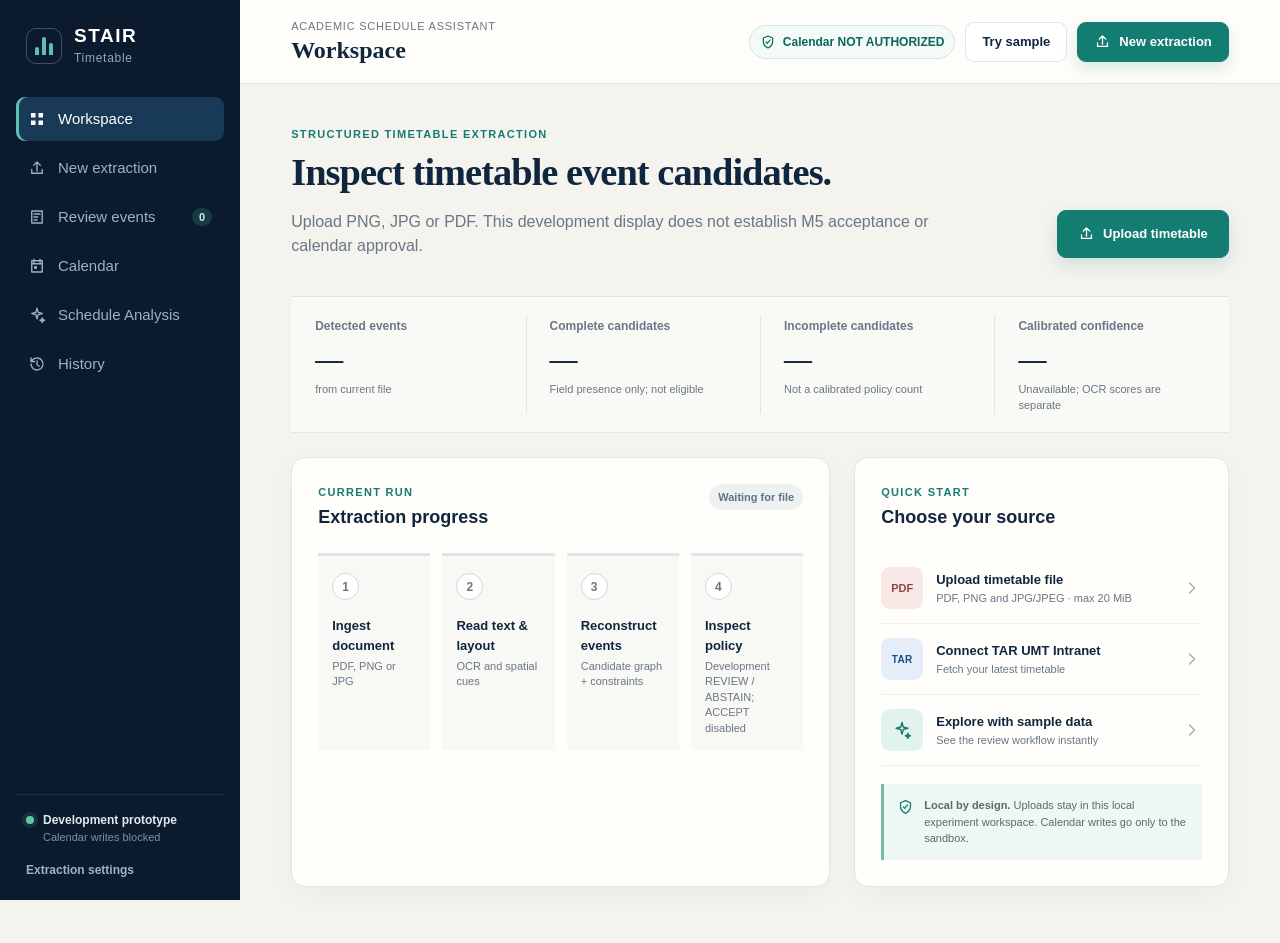
==== frontend/index.html @ 4e56d38b "Integrate complete STAIR-Timetable V1.0 source" ====
<!doctype html>
<html lang="en">

<head>
  <meta charset="utf-8">
  <meta name="viewport" content="width=device-width, initial-scale=1">
  <meta name="theme-color" content="#10263f">
  <title>STAIR Timetable</title>
  <link rel="stylesheet" href="./styles.css">
</head>

<body>
  <svg class="svg-sprite" aria-hidden="true">
    <symbol id="i-grid" viewBox="0 0 24 24">
      <path d="M4 4h6v6H4zM14 4h6v6h-6zM4 14h6v6H4zM14 14h6v6h-6z" />
    </symbol>
    <symbol id="i-upload" viewBox="0 0 24 24">
      <path d="M12 16V4m0 0L7.5 8.5M12 4l4.5 4.5M5 14v5h14v-5" />
    </symbol>
    <symbol id="i-review" viewBox="0 0 24 24">
      <path d="M5 4h14v16H5zM8 8h8M8 12h5M8 16h4" />
    </symbol>
    <symbol id="i-calendar" viewBox="0 0 24 24">
      <path d="M5 5h14v15H5zM8 3v4M16 3v4M5 9h14M9 13h2v2H9z" />
    </symbol>
    <symbol id="i-history" viewBox="0 0 24 24">
      <path d="M4 12a8 8 0 1 0 2.3-5.7L4 8.6M4 4v4.6h4.6M12 8v5l3 2" />
    </symbol>
    <symbol id="i-check" viewBox="0 0 24 24">
      <path d="m5 12 4 4L19 6" />
    </symbol>
    <symbol id="i-close" viewBox="0 0 24 24">
      <path d="m6 6 12 12M18 6 6 18" />
    </symbol>
    <symbol id="i-edit" viewBox="0 0 24 24">
      <path d="m4 20 4.5-1 10-10-3.5-3.5-10 10L4 20ZM13.5 7l3.5 3.5" />
    </symbol>
    <symbol id="i-trash" viewBox="0 0 24 24">
      <path d="M5 7h14M9 7V4h6v3M7 7l1 13h8l1-13M10 11v5M14 11v5" />
    </symbol>
    <symbol id="i-download" viewBox="0 0 24 24">
      <path d="M12 4v11m0 0-4-4m4 4 4-4M5 19h14" />
    </symbol>
    <symbol id="i-file" viewBox="0 0 24 24">
      <path d="M6 3h8l4 4v14H6zM14 3v5h4M9 12h6M9 16h6" />
    </symbol>
    <symbol id="i-shield" viewBox="0 0 24 24">
      <path d="M12 3 5 6v5c0 4.7 2.8 8.1 7 10 4.2-1.9 7-5.3 7-10V6l-7-3Zm-3 9 2 2 4-5" />
    </symbol>
    <symbol id="i-chevron" viewBox="0 0 24 24">
      <path d="m9 6 6 6-6 6" />
    </symbol>
    <symbol id="i-search" viewBox="0 0 24 24">
      <circle cx="10.5" cy="10.5" r="6.5" />
      <path d="m15.5 15.5 4 4" />
    </symbol>
    <symbol id="i-spark" viewBox="0 0 24 24">
      <path
        d="m12 3 1.5 5.5L19 10l-5.5 1.5L12 17l-1.5-5.5L5 10l5.5-1.5L12 3ZM19 16l.7 2.3L22 19l-2.3.7L19 22l-.7-2.3L16 19l2.3-.7L19 16Z" />
    </symbol>
    <symbol id="i-menu" viewBox="0 0 24 24">
      <path d="M4 7h16M4 12h16M4 17h16" />
    </symbol>
  </svg>

  <div class="app-shell">
    <div class="navigation-backdrop" id="navigationBackdrop" aria-hidden="true"></div>
    <aside class="sidebar" id="sidebar" aria-label="Site navigation" tabindex="-1">
      <button class="icon-button mobile-sidebar-close" id="closeMobileMenu" aria-label="Close navigation" type="button"><svg aria-hidden="true"><use href="#i-close" /></svg></button>
      <div class="brand">
        <div class="brand-mark" aria-hidden="true"><span></span><span></span><span></span></div>
        <div><strong>STAIR</strong><small>Timetable</small></div>
      </div>

      <nav class="main-nav" aria-label="Primary navigation">
        <button class="nav-item active" data-view="workspace" aria-current="page"><svg>
            <use href="#i-grid" />
          </svg><span>Workspace</span></button>
        <button class="nav-item" data-view="upload"><svg>
            <use href="#i-upload" />
          </svg><span>New extraction</span></button>
        <button class="nav-item" data-view="review"><svg>
            <use href="#i-review" />
          </svg><span>Review events</span><b id="reviewNavCount">0</b></button>
        <button class="nav-item" data-view="calendar"><svg>
            <use href="#i-calendar" />
          </svg><span>Calendar</span></button>
        <button class="nav-item" data-view="analysis"><svg><use href="#i-spark" /></svg><span>Schedule Analysis</span></button>
        <button class="nav-item" data-view="history"><svg>
            <use href="#i-history" />
          </svg><span>History</span></button>
      </nav>

      <div class="sidebar-footer">
        <div class="system-status"><i></i><span><strong>Development prototype</strong><small>Calendar writes blocked</small></span></div>
        <button class="text-button" id="openSettings" aria-haspopup="dialog" aria-controls="settingsDrawer">Extraction settings</button>
      </div>
    </aside>

    <main class="main-area">
      <header class="topbar">
        <button class="icon-button mobile-menu" id="mobileMenu" aria-label="Open menu" aria-controls="sidebar" aria-expanded="false"><svg>
            <use href="#i-menu" />
          </svg></button>
        <div class="page-heading">
          <p>Academic schedule assistant</p>
          <h1 id="pageTitle" tabindex="-1">Workspace</h1>
        </div>
        <div class="top-actions">
          <span class="safe-pill"><svg>
              <use href="#i-shield" />
            </svg>Calendar NOT AUTHORIZED</span>
          <button class="button secondary" id="loadSampleTop">Try sample</button>
          <button class="button primary" id="newExtractionTop"><svg>
              <use href="#i-upload" />
            </svg>New extraction</button>
        </div>
      </header>

      <section class="view active" id="view-workspace" aria-labelledby="pageTitle">
        <div class="welcome-row">
          <div>
            <p class="eyebrow">Structured timetable extraction</p>
            <h2>Inspect timetable event candidates.</h2>
            <p>Upload PNG, JPG or PDF. This development display does not establish M5 acceptance or calendar approval.</p>
          </div>
          <button class="button primary large" id="workspaceUpload"><svg>
              <use href="#i-upload" />
            </svg>Upload timetable</button>
        </div>

        <div class="metric-strip" aria-label="Workspace summary">
          <div><span>Detected events</span><strong id="metricDetected">—</strong><small>from current file</small></div>
          <div><span>Complete candidates</span><strong id="metricReady">—</strong><small>Field presence only; not eligible</small></div>
          <div><span>Incomplete candidates</span><strong id="metricReview">—</strong><small>Not a calibrated policy count</small></div>
          <div><span>Calibrated confidence</span><strong id="metricConfidence">—</strong><small>Unavailable; OCR scores are separate</small>
          </div>
        </div>

        <div class="workspace-grid">
          <section class="panel activity-panel">
            <div class="panel-heading">
              <div>
                <p class="eyebrow">Current run</p>
                <h3>Extraction progress</h3>
              </div><span class="status-label neutral" id="runStatus">Waiting for file</span>
            </div>
            <ol class="pipeline" id="pipeline">
              <li data-step="ingest"><span>1</span>
                <div><strong>Ingest document</strong><small>PDF, PNG or JPG</small></div><i></i>
              </li>
              <li data-step="extract"><span>2</span>
                <div><strong>Read text & layout</strong><small>OCR and spatial cues</small></div><i></i>
              </li>
              <li data-step="decode"><span>3</span>
                <div><strong>Reconstruct events</strong><small>Candidate graph + constraints</small></div><i></i>
              </li>
              <li data-step="review"><span>4</span>
                <div><strong>Inspect policy</strong><small>Development REVIEW / ABSTAIN; ACCEPT disabled</small></div><i></i>
              </li>
            </ol>
          </section>

          <section class="panel quick-panel">
            <div class="panel-heading">
              <div>
                <p class="eyebrow">Quick start</p>
                <h3>Choose your source</h3>
              </div>
            </div>
            <button class="source-option" data-action="choose-file">
              <span class="source-icon pdf">PDF</span>

              <div>
                <strong>Upload timetable file</strong>
                <small>PDF, PNG and JPG/JPEG · max 20 MiB</small>
              </div>

              <svg>
                <use href="#i-chevron" />
              </svg>
            </button>


            <button class="source-option" id="connectIntranet">
              <span class="source-icon intranet">
                TAR
              </span>

              <div>
                <strong>Connect TAR UMT Intranet</strong>
                <small>Fetch your latest timetable</small>
              </div>

              <svg>
                <use href="#i-chevron" />
              </svg>
            </button>


            <button class="source-option" id="quickSample">
              <span class="source-icon sample">
                <svg>
                  <use href="#i-spark" />
                </svg>
              </span>

              <div>
                <strong>Explore with sample data</strong>
                <small>See the review workflow instantly</small>
              </div>

              <svg>
                <use href="#i-chevron" />
              </svg>
            </button>
            <div class="privacy-note"><svg>
                <use href="#i-shield" />
              </svg>
              <p><strong>Local by design.</strong> Uploads stay in this local experiment workspace. Calendar writes go
                only to the sandbox.</p>
            </div>
          </section>
        </div>
      </section>

      <section class="view" id="view-analysis">
        <div class="section-intro"><div><p class="eyebrow">M7 · DEVELOPMENT</p><h2>Schedule Analysis</h2>
          <p>Observed canonical candidates only. Empty intervals do not establish availability.</p></div></div>
        <div class="analysis-controls">
          <label>Start date <input type="date" id="analysisStart" required></label>
          <label>End date <input type="date" id="analysisEnd" required></label>
          <label>Analysis IANA timezone <input id="analysisZone" placeholder="Explicit timezone" required></label>
          <label>Declared timetable scope <input id="analysisScope" placeholder="Timetable identifier" required></label>
          <label>Cohort (if evidenced) <input id="analysisCohort" placeholder="Optional cohort identifier"></label>
          <button class="button primary" id="analyzeSchedule" type="button">Analyze observed events</button>
        </div>
        <div id="analysisResult" class="analysis-result" aria-live="polite">NOT ASSESSED — select a canonical source and explicit scope.</div>
      </section>

      <section class="view" id="view-upload">
        <div class="section-intro">
          <p class="eyebrow">Step 1 of 3</p>
          <h2>Add your timetable</h2>
          <p>Upload PNG, JPG or PDF to the local backend. OCR and reconstruction may remain incomplete.
          </p>
        </div>
        <div class="upload-layout">
          <section class="upload-zone" id="dropZone" tabindex="0" role="button" aria-label="Upload timetable">
            <div class="upload-illustration"><svg>
                <use href="#i-upload" />
              </svg></div>
            <h3>Drop your timetable here</h3>
            <p>or choose a file from your computer</p>
            <button class="button primary" id="browseButton">Choose file</button>
            <small>PDF, PNG, JPG/JPEG · max 20 MiB</small>
          </section>
          <aside class="upload-tips">
            <label for="extractionPipeline">Extraction pipeline</label>
            <select id="extractionPipeline">
              <option value="evidence">evidence — evidence only</option>
              <option value="B1">B1 — registered OCR + regex</option>
              <option value="B2">B2 — registered template-aware</option>
              <option value="B2H-v1">B2H-v1 — separate hardening variant</option>
            </select>
            <p>Evidence mode produces no baseline events. PDF evidence may use native text; B1/B2/B2H-v1 use OCR. B1/B2 can return zero candidates; B2H-v1 can return partial candidates. OCR is not a complete timetable.</p>
            <label><input id="runP1" type="checkbox" checked> Run constrained P1 development reconstruction</label>
            <label><input id="runLayoutAssociation" type="checkbox" checked> OCR layout association — ocr-layout-m52-v1 (provisional)</label>
            <label><input id="runRuledGridS2a" type="checkbox"> Opt in: word OCR + ruled grid — ocr-ruled-grid-s2a-v1 (application only; evidence pipeline)</label>
            <label><input id="runBlockGridS2b" type="checkbox"> Opt in: colored blocks + two-row clock axis — ocr-block-grid-s2b-v1 (synthetic development; evidence pipeline)</label>
            <p>Uncheck to retain the original m4-development-v1 comparison path. Layout links and partial fields do not grant verification or calendar approval.</p>
            <p class="eyebrow">For better results</p>
            <h3>A clean source helps</h3>
            <ul>
              <li><svg>
                  <use href="#i-check" />
                </svg><span><strong>Use the full timetable</strong><small>Keep day and time headers
                    visible.</small></span></li>
              <li><svg>
                  <use href="#i-check" />
                </svg><span><strong>Avoid heavy compression</strong><small>Text should remain sharp and
                    readable.</small></span></li>
              <li><svg>
                  <use href="#i-check" />
                </svg><span><strong>Review source evidence</strong><small>M5 ACCEPT is disabled. Calendar writes remain blocked.</small></span></li>
            </ul>
            <button class="text-button" id="loadSampleUpload">No file? Try the sample timetable</button>
            <br><br>

            <button class="button secondary full" id="connectIntranetUpload" type="button">
              Connect TAR UMT Intranet
            </button>
          </aside>
        </div>
      </section>

      <section class="view" id="view-review">
        <div class="review-toolbar">
          <div>
            <p class="eyebrow">Step 2 of 3</p>
            <h2>Review extracted events</h2>
            <p id="reviewSubtitle">Upload a timetable to begin.</p>
          </div>
          <div class="review-actions"><button class="button secondary" id="exportJson"><svg>
                <use href="#i-download" />
              </svg>Export JSON</button><button class="button primary" id="reviewToCalendar">Continue to calendar<svg>
                <use href="#i-chevron" />
              </svg></button></div>
        </div>

        <section class="panel review-workflow" aria-labelledby="reviewWorkflowTitle">
          <h3 id="reviewWorkflowTitle">Application review</h3>
          <p id="reviewAuthorization" role="status">Public read-only mode. No trusted operator is enrolled. Application correction is separate from research Gold and calendar approval.</p>
          <div class="review-workflow-actions">
            <label>Current source candidate<select id="reviewPublicCandidate" aria-label="Current source candidate"></select></label>
            <button class="button secondary" id="inspectCanonical" type="button" disabled>Inspect canonical details</button>
            <button class="button secondary" id="loadReviewQueue" type="button">Open authorized queue</button>
            <button class="button secondary" id="ingestReviewSource" type="button" disabled>Queue current source</button>
            <button class="text-button" id="endReviewSession" type="button" disabled>End authorized review session</button>
          </div>
          <p id="reviewWorkflowStatus" role="status" aria-live="polite"></p>
          <div id="reviewQueue" aria-label="Authorized review queue"></div>
          <button class="text-button" id="moreReviewTasks" type="button" hidden>Next queue page</button>
        </section>
        <div class="review-layout empty-state-layout" id="reviewLayout">
          <section class="document-pane">
            <div class="pane-heading">
              <div><span class="file-badge"><svg>
                    <use href="#i-file" />
                  </svg></span><span><strong id="documentName">No document selected</strong><small
                    id="documentMeta">—</small></span></div><button class="text-button"
                id="replaceFile">Replace</button>
            </div>
            <div class="integration-controls">
              <button class="text-button" id="cancelUpload" type="button" disabled>Cancel processing</button>
              <button class="text-button" id="retryUpload" type="button" disabled>Retry current file</button>
              <button class="text-button" id="refreshIntranet" type="button" disabled>Refresh Intranet</button>
              <button class="text-button" id="disconnectIntranet" type="button" disabled>Disconnect Intranet</button>
            </div>
            <p id="processingStatus" role="status" aria-live="polite"></p>
            <progress id="uploadProgress" aria-label="Processing upload (indeterminate)" hidden></progress>
            <div class="document-preview" id="documentPreview">
              <div class="empty-illustration"><svg>
                  <use href="#i-file" />
                </svg>
                <h3>Your source preview appears here</h3>
                <p>Upload a timetable or load the sample.</p>
              </div>
            </div>
            <section id="extractionEvidence" class="evidence-panel" aria-label="Source evidence and pipeline diagnostics"></section>
          </section>

          <section class="events-pane">
            <div class="filter-row">
              <div class="segmented" id="eventFilters"><button class="active" data-filter="all">All <span
                    id="filterAll">0</span></button><button data-filter="accepted">Complete candidates <span
                    id="filterReady">0</span></button><button data-filter="review">Incomplete / review <span
                    id="filterReview">0</span></button></div>
              <label class="search-box"><svg>
                  <use href="#i-search" />
                </svg><input id="eventSearch" type="search" placeholder="Search events"></label>
            </div>
            <div class="bulk-row"><label><input type="checkbox" id="selectAll"><span>Select all visible</span></label>
              <div><button class="text-button positive" id="approveSelected">Mark demo reviewed</button><button
                  class="text-button danger" id="deleteSelected">Delete</button></div>
            </div>
            <p id="reviewBoundary">Read-only candidate inspection. Trusted-host corrections unavailable; M5 ACCEPT disabled.</p>
            <div class="event-list" id="eventList">
              <div class="empty-list">
                <p>No extracted events yet.</p>
              </div>
            </div>
          </section>
        </div>
      </section>

      <section class="view" id="view-calendar">
        <div class="section-intro calendar-intro">
          <div>
            <p class="eyebrow">Step 3 of 3</p>
            <h2>Demo calendar display — NOT AUTHORIZED</h2>
            <p>Legacy READY and Approve labels are display-only. The separate TEST_ONLY workflow requires an approved host. External calendar synchronization remains unavailable.</p>
          </div><span class="sandbox-badge"><svg>
              <use href="#i-shield" />
            </svg>Demo / not authorized</span>
        </div>
        <section class="panel sandbox-workflow" aria-labelledby="sandboxWorkflowTitle" id="sandboxWorkflow">
          <p class="eyebrow">TEST_ONLY · local synthetic calendar</p>
          <h3 id="sandboxWorkflowTitle">Calendar sandbox workflow</h3>
          <p>Separate from uploaded timetables. Only an approved host can supply an operator and synthetic sources. Google Calendar is not connected.</p>
          <p id="sandboxAuthorization" role="status">Public mode — no TEST_ONLY operator enrolled.</p>
          <div class="review-workflow-actions">
            <button class="button secondary" id="connectSandboxHost" type="button">Open approved TEST_ONLY session</button>
            <button class="button secondary" id="endSandboxSession" type="button" disabled>End sandbox session</button>
          </div>
          <label>Synthetic timetable<select id="sandboxFixture" disabled><option value="">Approved host required</option></select></label>
          <button class="button secondary" id="previewSandbox" type="button" disabled>Assess and preview exact local diff</button>
          <div id="sandboxSource" aria-label="Registered synthetic timetable"></div>
          <div id="sandboxPreview" aria-label="Exact local calendar preview"></div>
          <label class="sandbox-confirmation"><input id="sandboxOwnerConfirmation" type="checkbox" disabled> I am the authorized demo owner and approve the displayed target, source revisions and ordered local operations. This approval is TEST_ONLY.</label>
          <div class="review-workflow-actions">
            <button class="button secondary" id="approveSandbox" type="button" disabled>Approve this exact preview</button>
            <button class="button primary" id="executeSandbox" type="button" disabled>Execute approved local operations</button>
            <button class="button secondary" id="revokeSandboxApproval" type="button" disabled>Revoke selected approval</button>
          </div>
          <label>Approved host failure simulation<select id="sandboxFailure" disabled>
            <option value="NONE">Normal local execution</option><option value="TIMEOUT_BEFORE">Timeout before application</option><option value="TIMEOUT_AFTER">Timeout after application</option>
            <option value="FAIL_BEFORE">Confirmed failure before application</option><option value="PARTIAL_FAILURE">Partial batch failure</option><option value="CRASH_AFTER_SUBMIT">Interrupted after durable submission</option>
            <option value="TIMEOUT_AFTER_MISMATCH">Timeout with observed mismatch</option>
          </select></label>
          <p id="sandboxWorkflowStatus" role="status" aria-live="polite">No preview, approval or execution has occurred.</p>
          <div id="sandboxExecution" aria-label="Local execution and recovery results"></div>
          <div class="review-workflow-actions"><button class="button secondary" id="refreshSandboxHistory" type="button" disabled>Refresh local state and journal</button></div>
          <label>Owned recorded approval for recovery<select id="sandboxRecoveryApproval" disabled><option value="">No authorized history loaded</option></select></label>
          <div class="review-workflow-actions">
            <button class="button secondary" id="reconcileSandbox" type="button" disabled>Reconcile selected attempt</button>
            <button class="button secondary" id="replaySandbox" type="button" disabled>Check same approved attempt (idempotent replay)</button>
          </div>
          <div id="sandboxHistory" aria-label="Persistent TEST_ONLY calendar journal"></div>
        </section>
        <div class="calendar-layout">
          <section class="calendar-board">
            <div class="week-heading"><button class="icon-button" id="previousWeek" disabled aria-describedby="calendarScopeNote"
                aria-label="Previous week">‹</button>
              <div><strong>Dated candidate display — completeness unverified</strong><small id="calendarRange" role="status" tabindex="-1">No dated source scope loaded</small></div>
              <button class="icon-button" id="nextWeek" aria-label="Next week" disabled aria-describedby="calendarScopeNote">›</button>
            </div>
            <p id="calendarScopeNote" class="calendar-scope-note">Week navigation is limited to dates in the loaded source. No recurring classes are inferred.</p>
            <p id="calendarUndated" class="calendar-scope-note"></p>
            <div class="week-grid" id="weekGrid" role="region" aria-label="Dated candidate week; scroll horizontally to inspect all days" tabindex="0"></div>
          </section>
          <aside class="sync-panel">
            <p class="eyebrow">Pre-commit check</p>
            <h3>Backend authorization unavailable</h3>
            <div class="sync-count"><strong id="syncReadyCount">0</strong><span>authorized writes (blocked)</span></div>
            <dl>
              <div>
                <dt>Malformed events</dt>
                <dd id="syncMalformed">0</dd>
              </div>
              <div>
                <dt>Duplicates</dt>
                <dd id="syncDuplicates">0</dd>
              </div>
              <div>
                <dt>Sync behaviour</dt>
                <dd>Not connected</dd>
              </div>
            </dl>
            <button class="button primary full" id="syncButton" disabled><svg>
                <use href="#i-calendar" />
              </svg>Writes blocked</button>
            <button class="button secondary full" id="downloadIcs" disabled><svg>
                <use href="#i-download" />
              </svg>Download .ics</button>
            <p class="sync-footnote"><svg>
                <use href="#i-shield" />
              </svg>No personal Google Calendar credentials are used.</p>
          </aside>
        </div>
      </section>

      <section class="view" id="view-history">
        <div class="section-intro">
          <p class="eyebrow">Local activity</p>
          <h2>Demo extraction history</h2>
              <p>This placeholder does not persist extraction history or expose the M6 operation journal.</p>
          <button class="button secondary" id="openCalendarJournal" type="button">Open protected TEST_ONLY calendar journal</button>
        </div>
        <section class="history-table panel">
          <div class="history-head">
            <span>Source</span><span>Result</span><span>Confidence</span><span>Time</span><span></span>
          </div>
          <div id="historyRows">
            <div class="empty-history">No demo extraction history yet. This is not the M6 operation journal.</div>
          </div>
        </section>
      </section>
    </main>
  </div>

  <input id="fileInput" type="file" hidden
    accept=".pdf,.png,.jpg,.jpeg">

  <div class="loading-overlay" id="loadingOverlay" aria-live="polite" aria-hidden="true">
    <div class="loader-card">
      <div class="scan-loader"><span></span></div>
      <p class="eyebrow">STAIR is working</p>
      <h2 id="loadingTitle">Reading your timetable</h2>
      <p id="loadingText">Extracting text and reconstructing event relationships…</p>
      <div class="loading-track"><i id="loadingProgress"></i></div>
    </div>
  </div>

  <div class="drawer-backdrop" id="drawerBackdrop"></div>
  <aside class="drawer" id="editDrawer" aria-hidden="true">
    <div class="drawer-heading">
      <div>
        <p class="eyebrow">Event details</p>
        <h2>Edit event</h2>
      </div><button class="icon-button" id="closeDrawer" aria-label="Close"><svg>
          <use href="#i-close" />
        </svg></button>
    </div>
    <form id="eventForm">
      <input type="hidden" id="editEventId">
      <label><span>Subject</span><input id="editSubject" required></label>
      <div class="form-grid"><label><span>Day</span><select id="editDay">
            <option>monday</option>
            <option>tuesday</option>
            <option>wednesday</option>
            <option>thursday</option>
            <option>friday</option>
            <option>saturday</option>
            <option>sunday</option>
          </select></label><label><span>Date (optional)</span><input id="editDate" placeholder="YYYY-MM-DD"></label>
      </div>
      <div class="form-grid"><label><span>Start time</span><input id="editStart" type="time"
            required></label><label><span>End time</span><input id="editEnd" type="time" required></label></div>
      <div class="form-grid"><label><span>Venue</span><input id="editVenue"></label><label><span>Class type</span><input
            id="editType"></label></div>
      <div class="drawer-actions"><button type="button" class="button secondary" id="cancelEdit">Cancel</button><button
          class="button primary" type="button" disabled title="Authorized corrections are not connected to this website.">Save changes</button></div>
    </form>
  </aside>

  <aside class="drawer settings-drawer" id="settingsDrawer" aria-hidden="true" role="dialog" aria-modal="true" aria-labelledby="settingsTitle" aria-describedby="settingsDescription" tabindex="-1">
    <div class="drawer-heading">
      <div>
        <p class="eyebrow">P1 configuration</p>
        <h2 id="settingsTitle">Extraction settings</h2>
      </div><button class="icon-button" id="closeSettings" aria-label="Close settings"><svg>
          <use href="#i-close" />
        </svg></button>
    </div>
    <div class="settings-content">
      <p id="settingsDescription">Read-only configuration information. Registered algorithm settings cannot be changed here.</p>
      <label class="range-label"><span><strong>Registered acceptance threshold unavailable</strong><b id="thresholdValue">Not configured</b></span><input
          id="thresholdRange" type="range" min="40" max="95" value="70" disabled><small>Inactive legacy control. M5 ACCEPT is disabled; no threshold is registered here.</small></label>
      <div class="setting-note"><svg>
          <use href="#i-shield" />
        </svg>
        <p><strong>Calendar writes remain BLOCKED.</strong> Source validity, review, eligibility and exact approval are separate requirements.</p>
      </div>
      <button class="button primary full" id="saveSettings" disabled>Settings unavailable</button>
    </div>
  </aside>
  <div class="drawer-backdrop" id="reviewBackdrop" aria-hidden="true"></div>
  <aside class="drawer review-drawer" id="reviewDrawer" role="dialog" aria-modal="true" aria-hidden="true" aria-labelledby="reviewDetailsTitle" tabindex="-1">
    <div class="drawer-heading"><div><p class="eyebrow">Application record · not Gold</p><h2 id="reviewDetailsTitle">Candidate details</h2></div><button class="icon-button" id="closeReviewDetails" type="button" aria-label="Close candidate details"><svg aria-hidden="true"><use href="#i-close" /></svg></button></div>
    <p id="reviewTaskStatus" role="status" aria-live="polite"></p>
    <div id="reviewEventDetails"></div>
    <div class="review-workflow-actions" id="reviewTaskActions">
      <button class="button secondary" id="claimReviewTask" type="button" disabled>Assign to me</button>
      <button class="button secondary" id="startReviewTask" type="button" disabled>Start / resume assigned review</button>
      <button class="button secondary" id="reloadReviewTask" type="button" disabled>Refresh task</button>
      <button class="button secondary" id="revalidateReviewTask" type="button" disabled>Revalidate current revision</button>
      <button class="button secondary" id="loadReviewHistory" type="button" disabled>Review history</button>
    </div>
    <form id="reviewCorrectionForm">
      <fieldset id="reviewCorrectionControls" disabled>
        <legend>Source-supported corrections</legend>
        <p>Changes create an application revision. They do not verify Gold, enable ACCEPT, approve a calendar, or establish schedule completeness.</p>
        <label>Field<select id="reviewField"></select></label>
        <label>Field state<select id="reviewFieldState"><option>PRESENT</option><option>MISSING</option><option>SOURCE_ABSENT</option><option>UNRESOLVED</option><option>CONFLICTING</option><option>NOT_APPLICABLE</option></select></label>
        <label>Raw source reading<textarea id="reviewRawValue" maxlength="10000" rows="2"></textarea></label>
        <label id="reviewNormalizedLabel">Normalized value<input id="reviewNormalizedValue" maxlength="10000"></label>
        <small id="reviewValueHint">Use the value supported by the selected source evidence.</small>
        <label>Find source evidence<input id="reviewEvidenceFilter" type="search" placeholder="Search source text or page reference"></label>
        <label>Evidence references (select up to 20)<select id="reviewEvidenceRefs" multiple size="7"></select></label>
        <p id="reviewEvidenceCount"></p>
        <label>Justification / source-reading note<textarea id="reviewJustification" rows="2" maxlength="2000"></textarea></label>
        <label><input id="reviewHumanAssertion" type="checkbox"> I read this value in the original source. Record an explicit human assertion linked to the selected original evidence; it is not original OCR or Gold.</label>
        <details><summary>Conflicting alternatives retained by the correction contract</summary><label>Alternatives as JSON<textarea id="reviewAlternatives" rows="3" maxlength="20000" placeholder="[]"></textarea></label><small>Use existing source-linked raw alternatives and evidence IDs. Conflicting state requires at least two distinct alternatives.</small></details>
        <button class="button secondary" id="addReviewChange" type="button">Add / replace field change</button>
        <div id="reviewPendingChanges" aria-label="Pending field changes"></div>
        <label>Reason for this correction batch<textarea id="reviewCorrectionReason" required maxlength="2000" rows="2"></textarea></label>
        <button class="button primary" id="submitReviewChanges" type="submit">Submit source-supported correction</button>
      </fieldset>
    </form>
    <div id="reviewValidationFeedback" role="status" aria-live="polite"></div>
    <label>Reason for resolving, escalating or closing this application task<textarea id="reviewDispositionReason" maxlength="2000" rows="2" disabled></textarea></label>
    <div class="review-workflow-actions">
      <button class="button secondary" id="resolveReviewTask" type="button" disabled>Resolve application review</button>
      <button class="button secondary" id="escalateReviewTask" type="button" disabled>Escalate</button>
      <button class="button secondary" id="closeReviewTask" type="button" disabled>Close as abstained</button>
    </div>
    <section id="reviewDiagnostics" aria-label="Current revision read-only diagnostics"></section>
    <section id="reviewHistory" aria-label="Authorized correction and audit history"></section>
  </aside>
  <div class="intranet-modal-backdrop" id="intranetModalBackdrop"></div>

  <div class="intranet-modal" id="intranetModal" aria-hidden="true" role="dialog" aria-modal="true" aria-labelledby="intranetTitle" tabindex="-1">

    <div class="intranet-modal-card">

      <div class="intranet-modal-heading">

        <div>
          <p class="eyebrow">TAR UMT Student Intranet</p>
          <h2 id="intranetTitle">Connect your timetable</h2>
          <p>
            Sign in using your TAR UMT Student Intranet account.
            Your password is used only to establish the current
            authenticated session.
          </p>
        </div>

        <button class="icon-button" id="closeIntranetModal" type="button" aria-label="Close">
          <svg>
            <use href="#i-close"></use>
          </svg>
        </button>

      </div>


      <form id="intranetLoginForm">

        <label>
          <span>Student ID</span>

          <input id="intranetStudentId" type="text" autocomplete="username" required
            placeholder="Enter your Student ID">
        </label>


        <label>
          <span>Password</span>

          <input id="intranetPassword" type="password" autocomplete="current-password" required
            placeholder="Enter your password">
        </label>


        <div class="intranet-security-note">

          <svg>
            <use href="#i-shield"></use>
          </svg>

          <p>
            <strong>Session-based connection.</strong>
            STAIR does not save your TAR UMT password
            in the browser or project files.
          </p>

        </div>


        <div class="intranet-login-error" id="intranetLoginError"></div>


        <div class="intranet-modal-actions">

          <button class="button secondary" id="cancelIntranetLogin" type="button">
            Cancel
          </button>

          <button class="button primary" id="intranetLoginButton" type="submit">
            Connect Intranet
          </button>

        </div>

      </form>

    </div>

  </div>
  <div class="toast-region" id="toastRegion" aria-live="polite"></div>
  <script src="./js/upload.js" defer></script>
  <script src="./js/intranet.js" defer></script>
  <script src="./js/analysis.js" defer></script>
  <script src="./js/controls.js" defer></script>
  <script src="./js/review.js" defer></script>
  <script src="./js/sandbox.js" defer></script>
  <script src="./js/app.js" defer></script>
</body>

</html>
---- frontend/styles.css ----
:root {
  --navy-950: #0b1b2d;
  --navy-900: #10263f;
  --navy-800: #183753;
  --ink: #172535;
  --muted: #697787;
  --line: #dfe5e8;
  --line-soft: #edf0f1;
  --paper: #fffefa;
  --canvas: #f4f3ee;
  --white: #ffffff;
  --teal: #147d72;
  --teal-dark: #0d655d;
  --teal-soft: #e2f2ee;
  --amber: #b76b1a;
  --amber-soft: #fff0d9;
  --red: #a53d3d;
  --red-soft: #fbeaea;
  --shadow: 0 18px 44px rgba(16, 38, 63, .09);
  --radius: 14px;
  --sidebar: 240px;
}

* {
  box-sizing: border-box;
}

html {
  min-width: 0;
  background: var(--canvas);
}

body {
  margin: 0;
  color: var(--ink);
  background: var(--canvas);
  font-family: "Segoe UI Variable", "Segoe UI", Arial, sans-serif;
  font-size: 15px;
  line-height: 1.5;
}

button,
input,
select {
  font: inherit;
}

button {
  color: inherit;
}

svg {
  width: 20px;
  height: 20px;
  fill: none;
  stroke: currentColor;
  stroke-width: 1.8;
  stroke-linecap: round;
  stroke-linejoin: round;
}

.svg-sprite {
  position: absolute;
  width: 0;
  height: 0;
  overflow: hidden;
}

.app-shell {
  min-height: 100vh;
}

.sidebar {
  position: fixed;
  inset: 0 auto 0 0;
  z-index: 30;
  width: var(--sidebar);
  display: flex;
  flex-direction: column;
  padding: 24px 16px 18px;
  color: #dbe7ef;
  background: var(--navy-950);
}

.brand {
  display: flex;
  align-items: center;
  gap: 12px;
  padding: 2px 10px 30px;
  color: white;
}

.brand strong {
  display: block;
  font-size: 19px;
  line-height: 1.05;
  letter-spacing: .08em;
}

.brand small {
  display: block;
  margin-top: 3px;
  color: #91a8bb;
  font-size: 12px;
  letter-spacing: .06em;
}

.brand-mark {
  width: 36px;
  height: 36px;
  display: flex;
  align-items: end;
  gap: 3px;
  padding: 8px;
  border: 1px solid rgba(255, 255, 255, .22);
  border-radius: 10px;
}

.brand-mark span {
  flex: 1;
  background: #5bc0b1;
  border-radius: 2px 2px 0 0;
}

.brand-mark span:nth-child(1) {
  height: 45%;
}

.brand-mark span:nth-child(2) {
  height: 100%;
}

.brand-mark span:nth-child(3) {
  height: 70%;
}

.main-nav {
  display: grid;
  gap: 5px;
}

.nav-item {
  width: 100%;
  min-height: 44px;
  display: flex;
  align-items: center;
  gap: 12px;
  padding: 0 12px;
  border: 0;
  border-radius: 9px;
  color: #9eb1c0;
  background: transparent;
  text-align: left;
  cursor: pointer;
  transition: .18s ease;
}

.nav-item:hover {
  color: white;
  background: rgba(255, 255, 255, .06);
}

.nav-item.active {
  color: white;
  background: #183a57;
  box-shadow: inset 3px 0 #5bc0b1;
}

.nav-item svg {
  width: 18px;
  height: 18px;
}

.nav-item:first-child svg {
  fill: currentColor;
  stroke: none;
}

.nav-item b {
  min-width: 20px;
  margin-left: auto;
  padding: 1px 6px;
  border-radius: 10px;
  color: #c8f2ea;
  background: rgba(91, 192, 177, .18);
  font-size: 11px;
  text-align: center;
}

.sidebar-footer {
  margin-top: auto;
  padding: 16px 10px 2px;
  border-top: 1px solid rgba(255, 255, 255, .09);
}

.system-status {
  display: flex;
  gap: 9px;
  align-items: flex-start;
  margin-bottom: 12px;
}

.system-status i {
  width: 8px;
  height: 8px;
  margin-top: 5px;
  border-radius: 50%;
  background: #60c8a9;
  box-shadow: 0 0 0 4px rgba(96, 200, 169, .12);
}

.system-status strong,
.system-status small {
  display: block;
}

.system-status strong {
  color: #dfeaf1;
  font-size: 12px;
}

.system-status small {
  color: #7992a5;
  font-size: 11px;
}

.sidebar .text-button {
  color: #9fb3c2;
  font-size: 12px;
}

.main-area {
  min-height: 100vh;
  margin-left: var(--sidebar);
}

.topbar {
  min-height: 84px;
  display: flex;
  align-items: center;
  gap: 24px;
  padding: 16px clamp(24px, 4vw, 56px);
  border-bottom: 1px solid var(--line);
  background: rgba(255, 254, 250, .94);
}

.page-heading {
  margin-right: auto;
}

.page-heading p {
  margin: 0 0 1px;
  color: var(--muted);
  font-size: 11px;
  letter-spacing: .07em;
  text-transform: uppercase;
}

.page-heading h1 {
  margin: 0;
  color: var(--navy-900);
  font-family: Georgia, "Times New Roman", serif;
  font-size: 24px;
  line-height: 1.2;
  font-weight: 600;
}

.top-actions {
  display: flex;
  align-items: center;
  gap: 10px;
}

.safe-pill,
.sandbox-badge {
  display: inline-flex;
  align-items: center;
  gap: 7px;
  padding: 7px 10px;
  border: 1px solid #cfe5df;
  border-radius: 999px;
  color: var(--teal-dark);
  background: #f3faf8;
  font-size: 12px;
  font-weight: 600;
  white-space: nowrap;
}

.safe-pill svg,
.sandbox-badge svg {
  width: 16px;
  height: 16px;
}

.mobile-menu {
  display: none !important;
}

.view {
  display: none;
  padding: 42px clamp(24px, 4vw, 56px) 56px;
  animation: fadeIn .22s ease;
}

.view.active {
  display: block;
}

@keyframes fadeIn {
  from {
    opacity: 0;
    transform: translateY(4px);
  }

  to {
    opacity: 1;
    transform: none;
  }
}

.eyebrow {
  margin: 0 0 8px;
  color: var(--teal);
  font-size: 11px;
  font-weight: 700;
  letter-spacing: .12em;
  text-transform: uppercase;
}

h2,
h3,
p {
  overflow-wrap: anywhere;
}

h2 {
  margin: 0;
  color: var(--navy-900);
  font-family: Georgia, "Times New Roman", serif;
  font-size: clamp(28px, 3vw, 42px);
  line-height: 1.12;
  font-weight: 600;
  letter-spacing: -.025em;
}

h3 {
  margin: 0;
  color: var(--navy-900);
  font-size: 18px;
}

.button {
  min-height: 40px;
  display: inline-flex;
  align-items: center;
  justify-content: center;
  gap: 8px;
  padding: 0 16px;
  border: 1px solid transparent;
  border-radius: 9px;
  font-weight: 650;
  font-size: 13px;
  cursor: pointer;
  transition: transform .15s ease, background .15s ease, border .15s ease;
}

.button:hover {
  transform: translateY(-1px);
}

.button:disabled {
  opacity: .48;
  cursor: not-allowed;
  transform: none;
}

.button svg {
  width: 17px;
  height: 17px;
}

.button.primary {
  color: white;
  background: var(--teal);
  border-color: var(--teal);
  box-shadow: 0 7px 16px rgba(20, 125, 114, .16);
}

.button.primary:hover {
  background: var(--teal-dark);
}

.button.secondary {
  color: var(--navy-900);
  background: var(--white);
  border-color: var(--line);
}

.button.secondary:hover {
  border-color: #aebac1;
}

.button.large {
  min-height: 48px;
  padding: 0 20px;
}

.button.full {
  width: 100%;
}

.text-button {
  padding: 0;
  border: 0;
  color: var(--teal);
  background: transparent;
  font-weight: 650;
  cursor: pointer;
}

.text-button:hover {
  text-decoration: underline;
}

.text-button.positive {
  color: var(--teal);
}

.text-button.danger {
  color: var(--red);
}

.icon-button {
  width: 38px;
  height: 38px;
  display: inline-grid;
  place-items: center;
  border: 1px solid var(--line);
  border-radius: 9px;
  background: var(--white);
  cursor: pointer;
}

.panel {
  border: 1px solid var(--line);
  border-radius: var(--radius);
  background: var(--paper);
  box-shadow: 0 8px 24px rgba(16, 38, 63, .035);
}

.panel-heading {
  display: flex;
  align-items: flex-start;
  justify-content: space-between;
  gap: 20px;
  margin-bottom: 22px;
}

.panel-heading .eyebrow {
  margin-bottom: 4px;
}

.status-label {
  padding: 5px 9px;
  border-radius: 999px;
  font-size: 11px;
  font-weight: 650;
  white-space: nowrap;
}

.status-label.neutral {
  color: #64727e;
  background: #eef1f2;
}

.status-label.working {
  color: var(--amber);
  background: var(--amber-soft);
}

.status-label.success {
  color: var(--teal-dark);
  background: var(--teal-soft);
}

.welcome-row {
  max-width: 1160px;
  display: flex;
  align-items: end;
  justify-content: space-between;
  gap: 42px;
  margin-bottom: 38px;
}

.welcome-row>div {
  max-width: 760px;
}

.welcome-row>div>p:last-child {
  max-width: 690px;
  margin: 16px 0 0;
  color: var(--muted);
  font-size: 16px;
}

.metric-strip {
  max-width: 1160px;
  display: grid;
  grid-template-columns: repeat(4, 1fr);
  margin-bottom: 24px;
  border-block: 1px solid var(--line);
  background: rgba(255, 255, 255, .46);
}

.metric-strip>div {
  position: relative;
  padding: 20px 24px 18px;
}

.metric-strip>div+div::before {
  content: "";
  position: absolute;
  left: 0;
  top: 18px;
  bottom: 18px;
  width: 1px;
  background: var(--line);
}

.metric-strip span,
.metric-strip small {
  display: block;
  color: var(--muted);
}

.metric-strip span {
  font-size: 12px;
  font-weight: 650;
}

.metric-strip strong {
  display: block;
  margin: 3px 0 1px;
  color: var(--navy-900);
  font-family: Georgia, serif;
  font-size: 28px;
  font-weight: 600;
}

.metric-strip small {
  font-size: 11px;
}

.workspace-grid {
  max-width: 1160px;
  display: grid;
  grid-template-columns: minmax(0, 1.18fr) minmax(320px, .82fr);
  gap: 24px;
}

.activity-panel,
.quick-panel {
  padding: 26px;
}

.pipeline {
  display: grid;
  grid-template-columns: repeat(4, 1fr);
  gap: 12px;
  margin: 0;
  padding: 0;
  list-style: none;
}

.pipeline li {
  position: relative;
  min-height: 142px;
  padding: 17px 14px 14px;
  border-top: 3px solid #dfe5e8;
  background: #f8f8f5;
}

.pipeline li>span {
  width: 27px;
  height: 27px;
  display: grid;
  place-items: center;
  margin-bottom: 16px;
  border: 1px solid #cfd8dd;
  border-radius: 50%;
  color: var(--muted);
  background: white;
  font-size: 12px;
  font-weight: 700;
}

.pipeline li strong,
.pipeline li small {
  display: block;
}

.pipeline li strong {
  margin-bottom: 4px;
  color: var(--navy-900);
  font-size: 13px;
}

.pipeline li small {
  color: var(--muted);
  font-size: 11px;
  line-height: 1.4;
}

.pipeline li.done {
  border-color: var(--teal);
  background: #f1f8f6;
}

.pipeline li.done>span {
  color: white;
  border-color: var(--teal);
  background: var(--teal);
}

.pipeline li.active {
  border-color: var(--amber);
  background: #fff9ee;
}

.pipeline li.active>span {
  color: white;
  border-color: var(--amber);
  background: var(--amber);
}

.source-option {
  width: 100%;
  display: grid;
  grid-template-columns: 42px 1fr 20px;
  gap: 13px;
  align-items: center;
  padding: 14px 0;
  border: 0;
  border-bottom: 1px solid var(--line-soft);
  background: transparent;
  text-align: left;
  cursor: pointer;
}

.source-option:hover strong {
  color: var(--teal);
}

.source-option>svg {
  color: #a3afb7;
}

.source-option strong,
.source-option small {
  display: block;
}

.source-option strong {
  color: var(--navy-900);
  font-size: 13px;
}

.source-option small {
  color: var(--muted);
  font-size: 11px;
}

.source-icon {
  width: 42px;
  height: 42px;
  display: grid;
  place-items: center;
  border-radius: 9px;
  font-size: 11px;
  font-weight: 800;
}

.source-icon.pdf {
  color: #934545;
  background: #f8e9e6;
}

.source-icon.sample {
  color: var(--teal);
  background: var(--teal-soft);
}

.source-icon.intranet {
    color: #174f8a;
    background: #e5eef8;
    font-size: 10px;
    letter-spacing: .04em;
}

.source-icon svg {
  width: 20px;
}

.privacy-note {
  display: flex;
  gap: 10px;
  align-items: flex-start;
  margin-top: 18px;
  padding: 13px;
  color: #536d69;
  background: #eff7f5;
  border-left: 3px solid #75b9ae;
}

.privacy-note svg {
  flex: 0 0 auto;
  width: 17px;
  color: var(--teal);
}

.privacy-note p {
  margin: 0;
  font-size: 11px;
}

.section-intro {
  max-width: 760px;
  margin-bottom: 30px;
}

.section-intro h2 {
  font-size: clamp(30px, 3vw, 38px);
}

.section-intro>p:last-child,
.calendar-intro>div>p:last-child {
  margin: 12px 0 0;
  color: var(--muted);
  font-size: 15px;
}

.upload-layout {
  max-width: 1080px;
  display: grid;
  grid-template-columns: minmax(0, 1.45fr) minmax(290px, .55fr);
  border: 1px solid var(--line);
  border-radius: var(--radius);
  overflow: hidden;
  background: var(--paper);
  box-shadow: var(--shadow);
}

.upload-zone {
  min-height: 450px;
  display: flex;
  flex-direction: column;
  align-items: center;
  justify-content: center;
  padding: 40px;
  outline: none;
  background-image: linear-gradient(#e1e6e7 1px, transparent 1px), linear-gradient(90deg, #e1e6e7 1px, transparent 1px);
  background-size: 22px 22px;
  background-color: #fbfbf8;
  cursor: pointer;
}

.upload-zone::before {
  content: "";
  position: absolute;
}

.upload-zone.dragging {
  box-shadow: inset 0 0 0 3px var(--teal);
  background-color: #f0f8f6;
}

.upload-zone h3 {
  margin-top: 18px;
  font-family: Georgia, serif;
  font-size: 24px;
}

.upload-zone p {
  margin: 5px 0 18px;
  color: var(--muted);
}

.upload-zone>small {
  margin-top: 14px;
  color: #85919a;
  font-size: 11px;
}

.upload-illustration {
  width: 72px;
  height: 72px;
  display: grid;
  place-items: center;
  border: 1px solid #bfd6d2;
  border-radius: 50%;
  color: var(--teal);
  background: white;
  box-shadow: 0 10px 24px rgba(16, 38, 63, .08);
}

.upload-illustration svg {
  width: 28px;
  height: 28px;
}

.upload-tips {
  padding: 42px 32px;
  border-left: 1px solid var(--line);
  background: #f8f7f2;
}

.upload-tips h3 {
  margin-bottom: 24px;
  font-family: Georgia, serif;
  font-size: 23px;
}

.upload-tips ul {
  display: grid;
  gap: 22px;
  margin: 0 0 28px;
  padding: 0;
  list-style: none;
}

.upload-tips li {
  display: flex;
  gap: 11px;
}

.upload-tips li>svg {
  flex: 0 0 auto;
  width: 18px;
  color: var(--teal);
}

.upload-tips strong,
.upload-tips small {
  display: block;
}

.upload-tips strong {
  color: var(--navy-900);
  font-size: 13px;
}

.upload-tips small {
  margin-top: 2px;
  color: var(--muted);
  font-size: 11px;
}

.review-toolbar {
  display: flex;
  justify-content: space-between;
  gap: 28px;
  align-items: end;
  margin-bottom: 24px;
}

.review-toolbar h2 {
  font-size: clamp(29px, 3vw, 38px);
}

.review-toolbar>div:first-child>p:last-child {
  margin: 10px 0 0;
  color: var(--muted);
}

.review-actions {
  display: flex;
  gap: 9px;
}

.review-layout {
  min-height: 620px;
  display: grid;
  grid-template-columns: minmax(0, .72fr) minmax(0, 1.28fr);
  overflow: hidden;
  border: 1px solid var(--line);
  border-radius: var(--radius);
  background: var(--paper);
  box-shadow: var(--shadow);
}

.document-pane {
  min-width: 0;
  display: flex;
  flex-direction: column;
  border-right: 1px solid var(--line);
  background: #f7f6f1;
}

.pane-heading {
  min-height: 72px;
  display: flex;
  align-items: center;
  justify-content: space-between;
  gap: 14px;
  padding: 14px 18px;
  border-bottom: 1px solid var(--line);
  background: var(--paper);
}

.pane-heading>div {
  flex: 1;
  min-width: 0;
  display: flex;
  align-items: center;
  gap: 10px;
}

.pane-heading>div>span:last-child {
  min-width: 0;
}

.pane-heading strong,
.pane-heading small {
  max-width: 250px;
  display: block;
  overflow: hidden;
  text-overflow: ellipsis;
  white-space: nowrap;
}

.pane-heading strong {
  color: var(--navy-900);
  font-size: 12px;
}

.pane-heading small {
  color: var(--muted);
  font-size: 10px;
}

.file-badge {
  width: 37px;
  height: 37px;
  display: grid;
  place-items: center;
  border-radius: 8px;
  color: var(--teal);
  background: var(--teal-soft);
}

.file-badge svg {
  width: 18px;
}

.document-preview {
  min-height: 500px;
  flex: 1;
  overflow: auto;
  padding: 28px;
}

.document-preview pre {
  margin: 0;
  color: #304152;
  font: 12px/1.65 Consolas, "Courier New", monospace;
  white-space: pre-wrap;
}

.empty-illustration {
  min-height: 430px;
  display: flex;
  flex-direction: column;
  align-items: center;
  justify-content: center;
  color: var(--muted);
  text-align: center;
}

.empty-illustration>svg {
  width: 42px;
  height: 42px;
  margin-bottom: 14px;
  color: #a8b4bb;
}

.empty-illustration h3 {
  font-size: 15px;
}

.empty-illustration p {
  margin: 5px 0;
  font-size: 12px;
}

.events-pane {
  min-width: 0;
  background: white;
}

.filter-row {
  min-height: 72px;
  display: flex;
  align-items: center;
  justify-content: space-between;
  gap: 16px;
  padding: 12px 18px;
  border-bottom: 1px solid var(--line);
}

.segmented {
  display: flex;
  gap: 3px;
  padding: 3px;
  border-radius: 8px;
  background: #eef1f2;
}

.segmented button {
  padding: 6px 10px;
  border: 0;
  border-radius: 6px;
  color: var(--muted);
  background: transparent;
  font-size: 11px;
  font-weight: 650;
  cursor: pointer;
}

.segmented button.active {
  color: var(--navy-900);
  background: white;
  box-shadow: 0 1px 5px rgba(16, 38, 63, .08);
}

.segmented span {
  margin-left: 3px;
  color: #83919a;
}

.search-box {
  min-width: 190px;
  display: flex;
  align-items: center;
  gap: 7px;
  padding: 7px 9px;
  border: 1px solid var(--line);
  border-radius: 8px;
}

.search-box svg {
  width: 15px;
  color: #84919a;
}

.search-box input {
  min-width: 0;
  width: 100%;
  border: 0;
  outline: 0;
  color: var(--ink);
  background: transparent;
  font-size: 12px;
}

.bulk-row {
  min-height: 44px;
  display: flex;
  align-items: center;
  justify-content: space-between;
  padding: 8px 18px;
  border-bottom: 1px solid var(--line-soft);
  background: #fafaf8;
}

.bulk-row label {
  display: flex;
  align-items: center;
  gap: 7px;
  color: var(--muted);
  font-size: 11px;
}

.bulk-row>div {
  display: flex;
  gap: 13px;
}

.bulk-row .text-button {
  font-size: 11px;
}

.event-list {
  max-height: 560px;
  overflow: auto;
}

.event-card {
  display: grid;
  grid-template-columns: 28px minmax(0, 1fr) auto;
  gap: 11px;
  padding: 16px 18px;
  border-bottom: 1px solid var(--line-soft);
  transition: background .14s ease;
}

.event-card:hover {
  background: #fbfbf8;
}

.event-card.review {
  box-shadow: inset 3px 0 var(--amber);
  background: #fffbf4;
}

.event-card input[type="checkbox"] {
  width: 15px;
  height: 15px;
  margin-top: 4px;
  accent-color: var(--teal);
}

.event-main {
  min-width: 0;
}

.event-title-row {
  display: flex;
  align-items: center;
  gap: 8px;
  margin-bottom: 8px;
}

.event-title-row strong {
  color: var(--navy-900);
  font-size: 14px;
}

.event-status {
  padding: 3px 7px;
  border-radius: 999px;
  font-size: 9px;
  font-weight: 800;
  letter-spacing: .04em;
  text-transform: uppercase;
}

.event-status.ready {
  color: var(--teal-dark);
  background: var(--teal-soft);
}

.event-status.review {
  color: var(--amber);
  background: var(--amber-soft);
}

.event-facts {
  display: flex;
  flex-wrap: wrap;
  gap: 8px 16px;
  color: var(--muted);
  font-size: 11px;
}

.event-facts span {
  display: inline-flex;
  align-items: center;
  gap: 5px;
}

.event-facts i {
  width: 4px;
  height: 4px;
  border-radius: 50%;
  background: #aeb9bf;
}

.confidence-line {
  display: flex;
  align-items: center;
  gap: 8px;
  margin-top: 10px;
  color: var(--muted);
  font-size: 10px;
}

.confidence-bar {
  width: 90px;
  height: 4px;
  overflow: hidden;
  border-radius: 3px;
  background: #e5e9eb;
}

.confidence-bar i {
  display: block;
  height: 100%;
  background: var(--teal);
}

.event-card.review .confidence-bar i {
  background: var(--amber);
}

.event-menu {
  display: flex;
  gap: 5px;
}

.event-menu button {
  width: 30px;
  height: 30px;
  display: grid;
  place-items: center;
  border: 1px solid var(--line);
  border-radius: 7px;
  color: #63727e;
  background: white;
  cursor: pointer;
}

.event-menu button:hover {
  color: var(--teal);
  border-color: #b7cdc9;
}

.event-menu button:last-child:hover {
  color: var(--red);
  border-color: #e0b8b8;
}

.event-menu svg {
  width: 14px;
  height: 14px;
}

.empty-list {
  padding: 70px 20px;
  color: var(--muted);
  text-align: center;
}

.calendar-intro {
  max-width: 1160px;
  display: flex;
  align-items: end;
  justify-content: space-between;
}

.calendar-intro>div {
  max-width: 760px;
}

.calendar-layout {
  max-width: 1160px;
  display: grid;
  grid-template-columns: minmax(0, 1fr) 300px;
  overflow: hidden;
  border: 1px solid var(--line);
  border-radius: var(--radius);
  background: var(--paper);
  box-shadow: var(--shadow);
}

.calendar-board {
  min-width: 0;
}

.week-heading {
  min-height: 70px;
  display: flex;
  align-items: center;
  justify-content: center;
  gap: 20px;
  padding: 12px;
  border-bottom: 1px solid var(--line);
}

.week-heading>div {
  min-width: 210px;
  text-align: center;
}

.week-heading strong,
.week-heading small {
  display: block;
}

.week-heading strong {
  color: var(--navy-900);
}

.week-heading small {
  color: var(--muted);
  font-size: 11px;
}

.week-heading .icon-button {
  width: 31px;
  height: 31px;
}

.week-grid {
  display: grid;
  grid-template-columns: repeat(7, minmax(100px, 1fr));
  min-height: 480px;
  overflow: auto;
}

.day-column {
  min-width: 100px;
  padding: 0 8px 12px;
  border-right: 1px solid var(--line-soft);
}

.day-column:last-child {
  border-right: 0;
}

.day-heading {
  position: sticky;
  top: 0;
  z-index: 1;
  padding: 13px 4px 10px;
  border-bottom: 1px solid var(--line-soft);
  color: var(--muted);
  background: var(--paper);
  font-size: 10px;
  font-weight: 750;
  letter-spacing: .06em;
  text-align: center;
  text-transform: uppercase;
}

.calendar-event {
  margin-top: 9px;
  padding: 9px;
  border-left: 3px solid var(--teal);
  border-radius: 4px;
  color: #28554f;
  background: #eaf5f2;
}

.calendar-event.review {
  border-color: var(--amber);
  color: #80511d;
  background: #fff3df;
}

.calendar-event strong,
.calendar-event span {
  display: block;
}

.calendar-event strong {
  overflow: hidden;
  font-size: 11px;
  text-overflow: ellipsis;
  white-space: nowrap;
}

.calendar-event span {
  margin-top: 2px;
  font-size: 9px;
}

.day-empty {
  padding-top: 40px;
  color: #a1adb4;
  font-size: 10px;
  text-align: center;
}

.sync-panel {
  padding: 30px 24px;
  border-left: 1px solid var(--line);
  background: #f8f7f2;
}

.sync-panel h3 {
  font-family: Georgia, serif;
  font-size: 23px;
}

.sync-count {
  display: flex;
  align-items: baseline;
  gap: 8px;
  margin: 22px 0;
  padding-bottom: 20px;
  border-bottom: 1px solid var(--line);
}

.sync-count strong {
  color: var(--teal);
  font: 600 40px/1 Georgia, serif;
}

.sync-count span {
  color: var(--muted);
  font-size: 12px;
}

.sync-panel dl {
  margin: 0 0 24px;
}

.sync-panel dl>div {
  display: flex;
  justify-content: space-between;
  gap: 20px;
  padding: 9px 0;
  border-bottom: 1px solid var(--line-soft);
  font-size: 12px;
}

.sync-panel dt {
  color: var(--muted);
}

.sync-panel dd {
  margin: 0;
  color: var(--navy-900);
  font-weight: 700;
}

.sync-panel .button+.button {
  margin-top: 8px;
}

.sync-footnote {
  display: flex;
  gap: 7px;
  align-items: flex-start;
  margin: 16px 0 0;
  color: var(--muted);
  font-size: 10px;
}

.sync-footnote svg {
  flex: 0 0 auto;
  width: 14px;
  color: var(--teal);
}

.history-table {
  max-width: 1050px;
  overflow: hidden;
}

.history-head,
.history-row {
  display: grid;
  grid-template-columns: minmax(220px, 1.4fr) .7fr .6fr .7fr 40px;
  gap: 18px;
  align-items: center;
  padding: 14px 20px;
}

.history-head {
  color: var(--muted);
  background: #f4f5f3;
  font-size: 10px;
  font-weight: 750;
  letter-spacing: .07em;
  text-transform: uppercase;
}

.history-row {
  border-top: 1px solid var(--line-soft);
  font-size: 12px;
}

.history-row strong,
.history-row small {
  display: block;
}

.history-row strong {
  overflow: hidden;
  color: var(--navy-900);
  text-overflow: ellipsis;
  white-space: nowrap;
}

.history-row small {
  color: var(--muted);
}

.history-row button {
  border: 0;
  color: var(--red);
  background: transparent;
  cursor: pointer;
}

.empty-history {
  padding: 60px 20px;
  color: var(--muted);
  text-align: center;
}

.loading-overlay {
  position: fixed;
  inset: 0;
  z-index: 100;
  display: none;
  place-items: center;
  padding: 24px;
  background: rgba(10, 26, 43, .72);
  backdrop-filter: blur(5px);
}

.loading-overlay.visible {
  display: grid;
}

.loader-card {
  width: min(440px, 100%);
  padding: 36px;
  border-radius: 16px;
  background: var(--paper);
  box-shadow: 0 30px 80px rgba(0, 0, 0, .25);
  text-align: center;
}

.loader-card h2 {
  font-size: 28px;
}

.loader-card>p:not(.eyebrow) {
  margin: 10px 0 22px;
  color: var(--muted);
  font-size: 13px;
}

.scan-loader {
  position: relative;
  width: 60px;
  height: 68px;
  margin: 0 auto 22px;
  overflow: hidden;
  border: 2px solid var(--navy-800);
  border-radius: 7px;
  background: repeating-linear-gradient(to bottom, transparent 0 8px, #e7ebeb 8px 10px);
}

.scan-loader span {
  position: absolute;
  inset: 0 5px auto;
  height: 2px;
  background: var(--teal);
  box-shadow: 0 0 8px var(--teal);
  animation: scan 1.4s ease-in-out infinite;
}

@keyframes scan {

  0%,
  100% {
    top: 8px;
  }

  50% {
    top: 56px;
  }
}

.loading-track {
  height: 5px;
  overflow: hidden;
  border-radius: 4px;
  background: #e6e9e9;
}

.loading-track i {
  display: block;
  width: 12%;
  height: 100%;
  background: var(--teal);
  transition: width .4s ease;
}

.drawer-backdrop {
  position: fixed;
  inset: 0;
  z-index: 70;
  visibility: hidden;
  opacity: 0;
  background: rgba(11, 27, 45, .4);
  pointer-events: none;
  transition: opacity .2s ease;
}

.drawer-backdrop.visible {
  pointer-events: auto;
  visibility: visible;
  opacity: 1;
}

.drawer {
  position: fixed;
  inset: 0 0 0 auto;
  z-index: 80;
  width: min(480px, 100%);
  padding: 28px;
  overflow: auto;
  visibility: hidden;
  transform: translateX(100%);
  background: var(--paper);
  box-shadow: -20px 0 50px rgba(16, 38, 63, .16);
  transition: transform .24s ease;
}

.drawer.open {
  visibility: visible;
  transform: none;
}

.drawer-heading {
  display: flex;
  align-items: flex-start;
  justify-content: space-between;
  gap: 20px;
  padding-bottom: 22px;
  border-bottom: 1px solid var(--line);
}

.drawer-heading h2 {
  font-size: 30px;
}

.drawer form {
  display: grid;
  gap: 18px;
  padding-top: 24px;
}

.drawer label>span {
  display: block;
  margin-bottom: 6px;
  color: var(--navy-900);
  font-size: 11px;
  font-weight: 700;
}

.drawer input,
.drawer select {
  width: 100%;
  height: 42px;
  padding: 0 11px;
  border: 1px solid #cfd8dd;
  border-radius: 8px;
  outline: none;
  color: var(--ink);
  background: white;
}

.drawer input:focus,
.drawer select:focus {
  border-color: var(--teal);
  box-shadow: 0 0 0 3px rgba(20, 125, 114, .1);
}

.form-grid {
  display: grid;
  grid-template-columns: 1fr 1fr;
  gap: 13px;
}

.drawer-actions {
  display: flex;
  justify-content: flex-end;
  gap: 8px;
  padding-top: 12px;
}

.settings-content {
  padding-top: 28px;
}

.range-label>span {
  display: flex !important;
  justify-content: space-between;
  align-items: center;
}

.range-label b {
  color: var(--teal);
  font-size: 18px;
}

.range-label input {
  height: auto;
  padding: 0;
  accent-color: var(--teal);
}

.range-label small {
  display: block;
  margin-top: 8px;
  color: var(--muted);
  font-size: 11px;
}

.setting-note {
  display: flex;
  gap: 10px;
  margin: 28px 0;
  padding: 14px;
  border-left: 3px solid var(--teal);
  background: var(--teal-soft);
}

.setting-note svg {
  flex: 0 0 auto;
  width: 17px;
  color: var(--teal);
}

.setting-note p {
  margin: 0;
  color: #496661;
  font-size: 11px;
}

.toast-region {
  position: fixed;
  right: 20px;
  bottom: 20px;
  z-index: 120;
  display: grid;
  gap: 9px;
}

.toast {
  min-width: 270px;
  max-width: 380px;
  display: flex;
  gap: 10px;
  align-items: flex-start;
  padding: 13px 15px;
  border: 1px solid var(--line);
  border-left: 4px solid var(--teal);
  border-radius: 9px;
  background: white;
  box-shadow: var(--shadow);
  animation: toastIn .2s ease;
}

.toast.error {
  border-left-color: var(--red);
}

.toast strong,
.toast span {
  display: block;
}

.toast strong {
  color: var(--navy-900);
  font-size: 12px;
}

.toast span {
  color: var(--muted);
  font-size: 11px;
}

@keyframes toastIn {
  from {
    opacity: 0;
    transform: translateY(8px);
  }
}

@media (max-width: 1060px) {
  :root {
    --sidebar: 210px;
  }

  .safe-pill {
    display: none;
  }

  .workspace-grid {
    grid-template-columns: 1fr;
  }

  .review-layout {
    grid-template-columns: .65fr 1.35fr;
  }

  .pipeline li {
    min-height: 128px;
  }
}

@media (max-width: 820px) {
  .sidebar {
    transform: translateX(-100%);
    transition: transform .22s ease;
  }

  .sidebar.open {
    transform: none;
  }

  .main-area {
    margin-left: 0;
  }

  .mobile-menu {
    display: inline-grid !important;
  }

  .topbar {
    padding: 13px 18px;
  }

  .top-actions .secondary {
    display: none;
  }

  .view {
    padding: 30px 18px 44px;
  }

  .welcome-row {
    align-items: flex-start;
    flex-direction: column;
    gap: 22px;
  }

  .metric-strip {
    grid-template-columns: 1fr 1fr;
  }

  .metric-strip>div:nth-child(3)::before {
    display: none;
  }

  .metric-strip>div:nth-child(n+3) {
    border-top: 1px solid var(--line);
  }

  .upload-layout,
  .review-layout,
  .calendar-layout {
    grid-template-columns: 1fr;
  }

  .upload-tips,
  .sync-panel {
    border-top: 1px solid var(--line);
    border-left: 0;
  }

  .document-pane {
    min-height: 360px;
    border-right: 0;
    border-bottom: 1px solid var(--line);
  }

  .document-preview {
    min-height: 300px;
    max-height: 380px;
  }

  .review-toolbar {
    align-items: flex-start;
    flex-direction: column;
  }

  .calendar-intro {
    align-items: flex-start;
    flex-direction: column;
    gap: 16px;
  }

  .week-grid {
    min-height: 390px;
  }
}

@media (max-width: 560px) {
  .page-heading p {
    display: none;
  }

  .page-heading h1 {
    font-size: 20px;
  }

  .top-actions .button {
    width: 42px;
    padding: 0;
    font-size: 0;
  }

  .top-actions .button svg {
    width: 18px;
  }

  .pipeline {
    grid-template-columns: 1fr 1fr;
  }

  .metric-strip>div {
    padding: 16px;
  }

  .upload-zone {
    min-height: 380px;
    padding: 26px;
  }

  .review-actions {
    width: 100%;
  }

  .review-actions .button {
    flex: 1;
  }

  .filter-row {
    align-items: stretch;
    flex-direction: column;
  }

  .search-box {
    min-width: 0;
  }

  .event-card {
    grid-template-columns: 24px minmax(0, 1fr);
  }

  .event-menu {
    grid-column: 2;
  }

  .week-grid {
    grid-template-columns: repeat(7, 150px);
  }

  .history-head {
    display: none;
  }

  .history-row {
    grid-template-columns: 1fr auto;
  }

  .history-row>span:nth-child(2),
  .history-row>span:nth-child(3),
  .history-row>span:nth-child(4) {
    display: none;
  }

  .form-grid {
    grid-template-columns: 1fr;
  }
}

@media (prefers-reduced-motion: reduce) {

  *,
  *::before,
  *::after {
    scroll-behavior: auto !important;
    animation-duration: .01ms !important;
    animation-iteration-count: 1 !important;
    transition-duration: .01ms !important;
  }

}


  /* =========================================================
    TAR UMT Intranet Login
    ========================================================= */

  .intranet-modal-backdrop {
      position: fixed;
      inset: 0;
      z-index: 130;
      visibility: hidden;
      opacity: 0;
      background: rgba(11, 27, 45, .58);
      backdrop-filter: blur(5px);
      pointer-events: none;
      transition: opacity .2s ease;
  }

  .intranet-modal-backdrop.visible {
      pointer-events: auto;
      visibility: visible;
      opacity: 1;
  }

  .intranet-modal {
      position: fixed;
      inset: 0;
      z-index: 140;
      display: none;
      place-items: center;
      padding: 24px;
  }

  .intranet-modal.open {
      display: grid;
  }

  .intranet-modal-card {
      width: min(500px, 100%);
      padding: 30px;
      border-radius: 16px;
      background: var(--paper);
      box-shadow: 0 30px 90px rgba(0, 0, 0, .28);
  }

  .intranet-modal-heading {
      display: flex;
      align-items: flex-start;
      justify-content: space-between;
      gap: 20px;
      padding-bottom: 22px;
      border-bottom: 1px solid var(--line);
  }

  .intranet-modal-heading h2 {
      font-size: 30px;
  }

  .intranet-modal-heading > div > p:last-child {
      margin: 10px 0 0;
      color: var(--muted);
      font-size: 12px;
      line-height: 1.6;
  }

  #intranetLoginForm {
      display: grid;
      gap: 18px;
      padding-top: 24px;
  }

  #intranetLoginForm label > span {
      display: block;
      margin-bottom: 6px;
      color: var(--navy-900);
      font-size: 11px;
      font-weight: 700;
  }

  #intranetLoginForm input {
      width: 100%;
      height: 44px;
      padding: 0 12px;
      border: 1px solid #cfd8dd;
      border-radius: 8px;
      outline: none;
      color: var(--ink);
      background: white;
  }

  #intranetLoginForm input:focus {
      border-color: var(--teal);
      box-shadow: 0 0 0 3px rgba(20, 125, 114, .1);
  }

  .intranet-security-note {
      display: flex;
      gap: 10px;
      padding: 13px;
      border-left: 3px solid var(--teal);
      background: var(--teal-soft);
  }

  .intranet-security-note svg {
      flex: 0 0 auto;
      width: 18px;
      color: var(--teal);
  }

  .intranet-security-note p {
      margin: 0;
      color: #496661;
      font-size: 11px;
  }

  .intranet-login-error {
      display: none;
      padding: 10px 12px;
      border-radius: 7px;
      color: var(--red);
      background: var(--red-soft);
      font-size: 11px;
  }

  .intranet-login-error.visible {
      display: block;
  }

  .intranet-modal-actions {
      display: flex;
      justify-content: flex-end;
      gap: 9px;
      padding-top: 5px;
  }

/* M5.1 adds evidence inspection without replacing the existing layout. */
.upload-tips select { width: 100%; margin: 8px 0; padding: 8px; }
.integration-controls { display: flex; flex-wrap: wrap; gap: 8px; padding: 10px; }
#processingStatus, #reviewBoundary { padding: 10px; font-size: 12px; }
.evidence-panel { padding: 14px; overflow-wrap: anywhere; }
.evidence-panel pre, .event-card pre { white-space: pre-wrap; max-height: 280px; overflow: auto; font-size: 11px; }
.evidence-entry { margin: 10px 0; padding: 8px; border: 1px solid #dde6e4; }
.evidence-selected { outline: 2px solid #d18116; background: #fff7dc; }
.document-preview iframe { width: 100%; min-height: 360px; border: 0; }
.source-frame { position: relative; line-height: 0; }
.source-frame img { width: 100%; height: auto; display: block; }
.evidence-box { position: absolute; border: 1px solid #c9871b; background: transparent; padding: 0; cursor: pointer; }
.evidence-box.evidence-selected { background: #f6b92944; }
.event-main details { margin: 7px 0; font-size: 12px; }
.event-main .text-button { max-width: 100%; overflow-wrap: anywhere; text-align: left; font-size: 11px; }
.event-card .event-main:only-child { grid-column: 1 / -1; }
.event-menu[hidden] { display: none; }
button:disabled { cursor: not-allowed; opacity: .6; }
.loading-track .indeterminate { width: 30%; animation: m51-progress 1.2s infinite alternate; }
@keyframes m51-progress { from { transform: translateX(0); } to { transform: translateX(200%); } }
@media (prefers-reduced-motion: reduce) { .loading-track .indeterminate { animation: none; } }
.analysis-controls { display:flex; flex-wrap:wrap; gap:16px; margin:24px 0; align-items:end; }
.analysis-controls label { display:flex; flex-direction:column; gap:6px; font-size:13px; }
.analysis-controls input { padding:10px; border:1px solid #d4dce5; border-radius:8px; background:white; }
.analysis-result { background:white; padding:24px; border:1px solid #d4dce5; border-radius:12px; overflow-wrap:anywhere; }
.analysis-result pre { white-space:pre-wrap; max-height:240px; overflow:auto; font-size:12px; }

/* S3a: preserve the existing design while containing narrow-screen content. */
.main-area, .view, .page-heading, .top-actions, .upload-layout, .calendar-layout,
.review-layout, .filter-row, .event-main, .analysis-controls label { min-width: 0; }
.workspace-grid > .panel { min-width: 0; }
.panel-heading { flex-wrap: wrap; gap: 12px; }
.status-label { white-space: normal; overflow-wrap: anywhere; max-width: 100%; }
.page-heading h1, .pane-heading, .event-main, .week-heading, .settings-content,
.upload-tips, .processing-status, .toast, .analysis-controls { overflow-wrap: anywhere; }
.top-actions, .mobile-menu { flex-shrink: 0; }
.filter-row, .segmented, .bulk-row, .review-actions { flex-wrap: wrap; }
.search-box { flex: 1 1 180px; }
.document-preview pre { overflow-wrap: anywhere; }
.pane-heading strong, .pane-heading small { max-width: 100%; }
.pane-heading .text-button, .file-badge { flex-shrink: 0; }
.calendar-scope-note { margin: 10px 18px; color: var(--muted); font-size: 12px; overflow-wrap: anywhere; }
.range-label > span { gap: 12px; flex-wrap: wrap; }
.range-label > span strong { flex: 1 1 160px; }
.week-heading > div { min-width: 0; }
.week-heading .icon-button { flex-shrink: 0; }
.week-grid { max-width: 100%; }
.analysis-controls input { min-width: 0; max-width: 100%; }
.navigation-backdrop { position: fixed; inset: 0; z-index: 29; background: rgba(11, 27, 45, .58); visibility: hidden; opacity: 0; }
.mobile-sidebar-close { display: none; }
.day-heading small { display: block; font-size: 10px; font-weight: normal; }
.review-workflow { padding: 18px; margin: 16px 0; min-width: 0; overflow-wrap: anywhere; }
.review-workflow-actions { display: flex; flex-wrap: wrap; align-items: end; gap: 10px; margin: 14px 0; }
.sandbox-workflow { padding: 24px; margin: 0 0 22px; min-width: 0; overflow-wrap: anywhere; }
.sandbox-workflow label { display: block; margin: 14px 0; font-size: 13px; }
.sandbox-workflow select { display: block; width: 100%; max-width: 100%; margin-top: 7px; padding: 10px; border: 1px solid var(--line); border-radius: 8px; background: var(--paper); }
.sandbox-workflow pre { white-space: pre-wrap; overflow-wrap: anywhere; font-size: 12px; max-width: 100%; }
.sandbox-workflow details { padding: 10px 0; border-bottom: 1px solid var(--line); }
.sandbox-workflow .sandbox-confirmation { display: flex; align-items: flex-start; gap: 10px; }
.sandbox-confirmation input { flex: 0 0 auto; margin-top: 3px; }
.review-workflow label, .review-drawer label { display: grid; gap: 6px; min-width: 0; }
.review-workflow select { max-width: 100%; width: 100%; padding: 8px; }
.review-workflow-actions > label { flex: 1 1 220px; }
.review-drawer { width: min(680px, 100%); overflow-wrap: anywhere; }
.review-drawer textarea, .review-drawer select, .review-drawer input { max-width: 100%; min-width: 0; }
.review-drawer textarea { width: 100%; padding: 9px; border: 1px solid var(--line); border-radius: 8px; font: inherit; }
.review-drawer input[type=checkbox] { width: auto; height: auto; justify-self: start; }
.review-drawer fieldset { min-width: 0; display: grid; gap: 14px; border: 1px solid var(--line); padding: 14px; }
.review-drawer pre { white-space: pre-wrap; overflow-wrap: anywhere; max-height: 260px; overflow: auto; font-size: 11px; }
.review-field-record, .review-history-record { padding: 12px 0; border-bottom: 1px solid var(--line); }
.review-field-record button { max-width: 100%; overflow-wrap: anywhere; text-align: left; }
#reviewEvidenceRefs { height: auto; }
#reviewQueue button { width: 100%; margin: 5px 0; white-space: normal; text-align: left; overflow-wrap: anywhere; }
.review-drawer [aria-busy=true] { opacity: .7; }
:focus-visible { outline: 3px solid #b76b1a; outline-offset: 3px; }
#pageTitle:focus:not(:focus-visible) { outline: none; }
@media (max-width: 820px) {
  .navigation-backdrop.visible { visibility: visible; opacity: 1; left: min(var(--sidebar), calc(100vw - 32px)); }
  .sidebar { max-width: calc(100vw - 32px); overflow-y: auto; }
  .mobile-sidebar-close { display: grid; align-self: flex-end; color: white; background: transparent; border-color: rgba(255, 255, 255, .3); }
  .sidebar .brand { padding-bottom: 20px; }
  .main-area, .view { width: 100%; }
  .drawer { padding: 22px; }
}
@media (max-width: 560px) {
  .topbar { gap: 10px; }
  .page-heading { flex: 1; }
  .page-heading h1 { font-size: 18px; }
  .top-actions { gap: 0; }
  .top-actions .button { flex-shrink: 0; }
  .pipeline li, .source-card, .metric-strip > div { min-width: 0; }
  .review-actions .button { flex: 1 1 110px; }
  .segmented { width: 100%; }
  .segmented button { flex: 1 1 80px; padding: 6px; }
  .bulk-row > div { display: flex; flex-wrap: wrap; gap: 8px; }
  .intranet-modal { padding: 14px; overflow-y: auto; }
  .intranet-modal-card { padding: 20px; max-height: calc(100dvh - 28px); overflow-y: auto; }
  .intranet-modal-heading h2 { font-size: 24px; }
  .intranet-modal-actions { flex-wrap: wrap; }
  .analysis-controls label { width: 100%; }
  .toast { min-width: 0; max-width: 100%; }
  .toast-region { max-width: calc(100vw - 24px); right: 12px; }
}
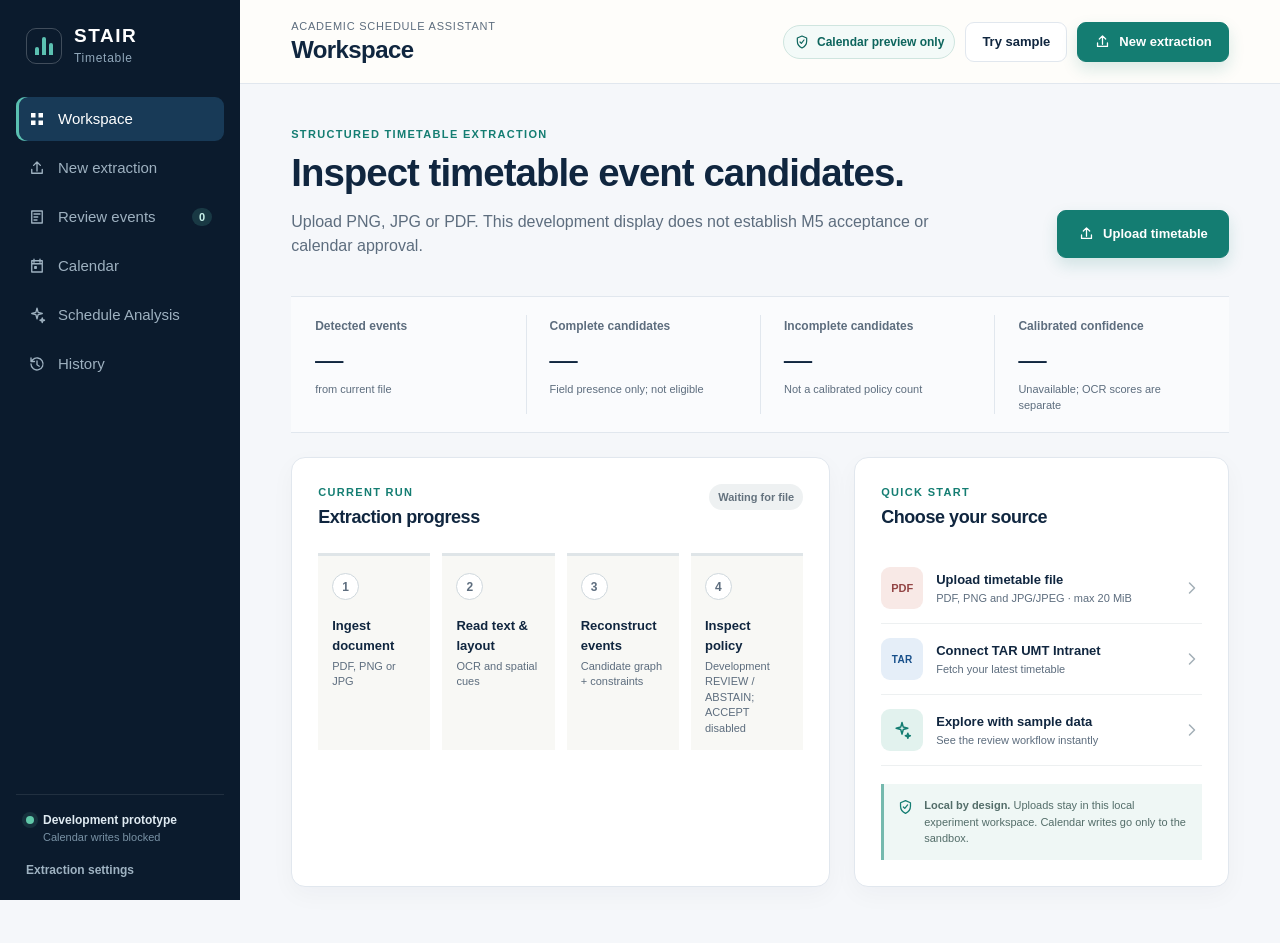
==== commit fb76a823: "Improve STAIR timetable review UI and source inspection" ====
--- a/frontend/index.html
+++ b/frontend/index.html
@@ -109,7 +109,7 @@
         <div class="top-actions">
           <span class="safe-pill"><svg>
               <use href="#i-shield" />
-            </svg>Calendar NOT AUTHORIZED</span>
+            </svg>Calendar preview only</span>
           <button class="button secondary" id="loadSampleTop">Try sample</button>
           <button class="button primary" id="newExtractionTop"><svg>
               <use href="#i-upload" />
@@ -256,6 +256,10 @@
             <small>PDF, PNG, JPG/JPEG · max 20 MiB</small>
           </section>
           <aside class="upload-tips">
+            <h3>Read your timetable</h3>
+            <p>For a colored weekly grid, use the recommended block reader.</p>
+            <label><input id="runBlockGridS2b" type="checkbox"> RT2 Block OCR · Recommended</label>
+            <details class="extraction-advanced"><summary>Advanced extraction settings</summary>
             <label for="extractionPipeline">Extraction pipeline</label>
             <select id="extractionPipeline">
               <option value="evidence">evidence — evidence only</option>
@@ -267,8 +271,8 @@
             <label><input id="runP1" type="checkbox" checked> Run constrained P1 development reconstruction</label>
             <label><input id="runLayoutAssociation" type="checkbox" checked> OCR layout association — ocr-layout-m52-v1 (provisional)</label>
             <label><input id="runRuledGridS2a" type="checkbox"> Opt in: word OCR + ruled grid — ocr-ruled-grid-s2a-v1 (application only; evidence pipeline)</label>
-            <label><input id="runBlockGridS2b" type="checkbox"> Opt in: colored blocks + two-row clock axis — ocr-block-grid-s2b-v1 (synthetic development; evidence pipeline)</label>
-            <p>Uncheck to retain the original m4-development-v1 comparison path. Layout links and partial fields do not grant verification or calendar approval.</p>
+            <p>Select RT2 block OCR above for colored weekly grids, then upload or retry the file. M5.2 alone uses whole-image OCR. Uncheck layout options to retain the original m4-development-v1 comparison path. Layout links and partial fields do not grant verification or calendar approval.</p>
+            </details>
             <p class="eyebrow">For better results</p>
             <h3>A clean source helps</h3>
             <ul>
@@ -298,30 +302,23 @@
         <div class="review-toolbar">
           <div>
             <p class="eyebrow">Step 2 of 3</p>
-            <h2>Review extracted events</h2>
+            <h2>Review your timetable</h2>
             <p id="reviewSubtitle">Upload a timetable to begin.</p>
           </div>
           <div class="review-actions"><button class="button secondary" id="exportJson"><svg>
                 <use href="#i-download" />
-              </svg>Export JSON</button><button class="button primary" id="reviewToCalendar">Continue to calendar<svg>
+              </svg>Export JSON</button><button class="button primary" id="reviewToCalendar">Calendar preview<svg>
                 <use href="#i-chevron" />
               </svg></button></div>
         </div>
 
-        <section class="panel review-workflow" aria-labelledby="reviewWorkflowTitle">
-          <h3 id="reviewWorkflowTitle">Application review</h3>
-          <p id="reviewAuthorization" role="status">Public read-only mode. No trusted operator is enrolled. Application correction is separate from research Gold and calendar approval.</p>
-          <div class="review-workflow-actions">
-            <label>Current source candidate<select id="reviewPublicCandidate" aria-label="Current source candidate"></select></label>
-            <button class="button secondary" id="inspectCanonical" type="button" disabled>Inspect canonical details</button>
-            <button class="button secondary" id="loadReviewQueue" type="button">Open authorized queue</button>
-            <button class="button secondary" id="ingestReviewSource" type="button" disabled>Queue current source</button>
-            <button class="text-button" id="endReviewSession" type="button" disabled>End authorized review session</button>
-          </div>
-          <p id="reviewWorkflowStatus" role="status" aria-live="polite"></p>
-          <div id="reviewQueue" aria-label="Authorized review queue"></div>
-          <button class="text-button" id="moreReviewTasks" type="button" hidden>Next queue page</button>
-        </section>
+        <div class="review-summary" aria-label="Timetable extraction summary">
+          <div><span>Classes found</span><strong id="reviewFound">0</strong></div>
+          <div><span>Field-complete</span><strong id="reviewComplete">0</strong></div>
+          <div><span>Needs review</span><strong id="reviewNeedsReview">0</strong></div>
+          <div><span>Verified records</span><strong id="reviewVerified">0</strong></div>
+        </div>
+        <p class="review-notice">Extracted information still needs your attention. Field completeness is not verification. Calendar sync is unavailable.</p>
         <div class="review-layout empty-state-layout" id="reviewLayout">
           <section class="document-pane">
             <div class="pane-heading">
@@ -347,24 +344,28 @@
                 <p>Upload a timetable or load the sample.</p>
               </div>
             </div>
-            <section id="extractionEvidence" class="evidence-panel" aria-label="Source evidence and pipeline diagnostics"></section>
+            <section id="sourceInspection" class="source-inspection" aria-label="Selected class source inspection" hidden></section>
+            <details class="source-advanced"><summary>Advanced technical details</summary>
+              <section id="extractionEvidence" class="evidence-panel" aria-label="Source evidence and pipeline diagnostics"></section>
+            </details>
           </section>
 
           <section class="events-pane">
             <div class="filter-row">
-              <div class="segmented" id="eventFilters"><button class="active" data-filter="all">All <span
-                    id="filterAll">0</span></button><button data-filter="accepted">Complete candidates <span
-                    id="filterReady">0</span></button><button data-filter="review">Incomplete / review <span
+              <div class="segmented" id="eventFilters"><button class="active" data-filter="all" aria-pressed="true">All classes <span
+                    id="filterAll">0</span></button><button data-filter="accepted" aria-pressed="false">Field-complete <span
+                    id="filterReady">0</span></button><button data-filter="review" aria-pressed="false">Needs review <span
                     id="filterReview">0</span></button></div>
               <label class="search-box"><svg>
                   <use href="#i-search" />
-                </svg><input id="eventSearch" type="search" placeholder="Search events"></label>
-            </div>
-            <div class="bulk-row"><label><input type="checkbox" id="selectAll"><span>Select all visible</span></label>
+                </svg><input id="eventSearch" type="search" placeholder="Course, lecturer or venue" aria-label="Search classes"></label>
+            </div>
+            <div class="review-sort"><span id="visibleClassCount" role="status"></span><label>Sort by <select id="eventSort"><option value="time">Day and time</option><option value="course">Course code</option></select></label></div>
+            <div class="bulk-row" id="demoBulkControls" hidden><label><input type="checkbox" id="selectAll"><span>Select all visible</span></label>
               <div><button class="text-button positive" id="approveSelected">Mark demo reviewed</button><button
                   class="text-button danger" id="deleteSelected">Delete</button></div>
             </div>
-            <p id="reviewBoundary">Read-only candidate inspection. Trusted-host corrections unavailable; M5 ACCEPT disabled.</p>
+            <p id="reviewBoundary">Read-only preview. Corrections require an authorized review session.</p>
             <div class="event-list" id="eventList">
               <div class="empty-list">
                 <p>No extracted events yet.</p>
@@ -372,17 +373,32 @@
             </div>
           </section>
         </div>
+        <details class="panel review-workflow" aria-labelledby="reviewWorkflowTitle">
+          <summary id="reviewWorkflowTitle">Advanced review workspace</summary>
+          <p id="reviewAuthorization" role="status">Public read-only mode. No trusted operator is enrolled. Application correction is separate from research Gold and calendar approval.</p>
+          <div class="review-workflow-actions">
+            <label>Current source candidate<select id="reviewPublicCandidate" aria-label="Current source candidate"></select></label>
+            <button class="button secondary" id="inspectCanonical" type="button" disabled>Inspect canonical details</button>
+            <button class="button secondary" id="loadReviewQueue" type="button">Open authorized queue</button>
+            <button class="button secondary" id="ingestReviewSource" type="button" disabled>Queue current source</button>
+            <button class="text-button" id="endReviewSession" type="button" disabled>End authorized review session</button>
+          </div>
+          <p id="reviewWorkflowStatus" role="status" aria-live="polite"></p>
+          <div id="reviewQueue" aria-label="Authorized review queue"></div>
+          <button class="text-button" id="moreReviewTasks" type="button" hidden>Next queue page</button>
+        </details>
       </section>
 
       <section class="view" id="view-calendar">
+        <details class="calendar-limitations"><summary>Calendar capabilities and limitations</summary><p>Calendar NOT AUTHORIZED. Legacy READY and Approve labels are display-only. The TEST_ONLY workflow requires an approved host. External calendar synchronization remains unavailable.</p></details>
         <div class="section-intro calendar-intro">
           <div>
             <p class="eyebrow">Step 3 of 3</p>
-            <h2>Demo calendar display — NOT AUTHORIZED</h2>
-            <p>Legacy READY and Approve labels are display-only. The separate TEST_ONLY workflow requires an approved host. External calendar synchronization remains unavailable.</p>
+            <h2>Calendar preview</h2>
+            <p>Explore your extracted timetable. This preview does not approve events or sync them to a calendar.</p>
           </div><span class="sandbox-badge"><svg>
               <use href="#i-shield" />
-            </svg>Demo / not authorized</span>
+            </svg>Preview only</span>
         </div>
         <section class="panel sandbox-workflow" aria-labelledby="sandboxWorkflowTitle" id="sandboxWorkflow">
           <p class="eyebrow">TEST_ONLY · local synthetic calendar</p>
@@ -676,6 +692,11 @@
   <script src="./js/review.js" defer></script>
   <script src="./js/sandbox.js" defer></script>
   <script src="./js/app.js" defer></script>
+<dialog id="sourceZoom" class="source-zoom" aria-labelledby="sourceZoomTitle">
+    <header><h2 id="sourceZoomTitle">Original timetable</h2><button id="closeSourceZoom" type="button" class="button secondary">Close</button></header>
+    <label>Zoom <input id="sourceZoomScale" type="range" min="100" max="300" value="100" step="25"></label>
+    <div id="sourceZoomContent"></div>
+  </dialog>
 </body>
 
 </html>
--- a/frontend/styles.css
+++ b/frontend/styles.css
@@ -2213,3 +2213,100 @@
   .toast { min-width: 0; max-width: 100%; }
   .toast-region { max-width: calc(100vw - 24px); right: 12px; }
 }
+
+/* Student review UI: presentation only; backend decisions remain authoritative. */
+:root { --canvas:#f5f7fa; --paper:#fff; --line:#e1e7ee; --muted:#5d6d7e; --shadow:0 8px 28px rgba(16,38,63,.045); }
+h1,h2,h3 { font-family:"Segoe UI Variable","Segoe UI",Arial,sans-serif; letter-spacing:-.025em; }
+.review-toolbar { margin-bottom:22px; align-items:center; }
+.review-toolbar h2 { font-size:clamp(25px,2.6vw,36px); font-weight:700; margin:0; }
+.review-toolbar .eyebrow { margin-bottom:8px; }
+.review-actions { flex-wrap:wrap; }
+.review-summary { display:grid; grid-template-columns:repeat(4,minmax(0,1fr)); border:1px solid var(--line); border-radius:14px; background:white; margin-bottom:14px; }
+.review-summary>div { padding:18px 24px; display:flex; flex-direction:column; gap:4px; }
+.review-summary>div+div { border-left:1px solid var(--line); }
+.review-summary span { font-size:12px; color:var(--muted); }
+.review-summary strong { font-size:28px; line-height:1.2; font-weight:650; color:var(--navy-900); }
+.review-notice { font-size:12px; color:var(--muted); margin:0 0 24px; }
+.review-layout { grid-template-columns:minmax(280px,.78fr) minmax(0,1.22fr); gap:24px; border:0; box-shadow:none; background:transparent; overflow:visible; min-height:0; align-items:start; }
+.document-pane { border:1px solid var(--line); border-radius:14px; background:white; overflow:hidden; }
+.events-pane { border:0; background:transparent; }
+.pane-heading { min-height:64px; padding:14px 18px; }
+.pane-heading strong { font-size:13px; }
+.pane-heading small { font-size:11px; }
+.document-preview { min-height:0; flex:none; padding:18px; background:#f8fafc; }
+.document-preview .empty-illustration { min-height:230px; }
+.source-expand { margin:14px 0 0; width:100%; justify-content:center; font-size:12px; }
+.source-frame { border-radius:4px; overflow:hidden; }
+.evidence-box { border:1.5px solid #17887a; background:#1488790a; min-height:0; border-radius:2px; }
+.evidence-box.evidence-selected { border:2px solid #d47e16; background:#f1ad3930; }
+.integration-controls { padding:10px 18px; gap:12px; border-bottom:1px solid var(--line-soft); }
+.integration-controls .text-button { font-size:11px; }
+#processingStatus { margin:0; padding:10px 18px; color:var(--muted); font-size:11px; }
+#reviewBoundary { font-size:11px; color:var(--muted); padding:0; margin:0 0 12px; }
+.filter-row { padding:0; display:flex; flex-wrap:wrap; gap:12px; border:0; min-height:0; margin-bottom:14px; }
+.segmented { padding:4px; background:#eaf0f4; }
+.segmented button { min-height:36px; font-size:12px; padding:8px 10px; color:#42546a; white-space:nowrap; }
+.segmented button.active { color:var(--teal-dark); }
+.search-box { flex:1 1 200px; background:white; min-height:42px; }
+.search-box input { font-size:13px; }
+.review-sort { display:flex; flex-wrap:wrap; align-items:center; justify-content:space-between; gap:8px; margin-bottom:12px; color:var(--muted); font-size:12px; }
+.review-sort label { display:flex; align-items:center; gap:8px; }
+.review-sort select { padding:6px 9px; border:1px solid var(--line); background:white; border-radius:7px; color:var(--ink); font-size:12px; }
+.event-list { max-height:none; overflow:visible; display:grid; gap:12px; }
+.event-card.class-card { display:block; padding:20px 22px; border:1px solid var(--line); border-radius:12px; background:white; box-shadow:0 2px 5px #10263f03; cursor:pointer; }
+.event-card.class-card:hover { border-color:#9fbcb9; background:white; }
+.event-card.class-card.is-selected { border-color:var(--teal); box-shadow:0 0 0 2px #147d7218; }
+.class-heading { display:flex; flex-wrap:wrap; align-items:center; gap:10px; margin-bottom:8px; }
+.class-heading strong { font-size:17px; letter-spacing:.015em; color:var(--navy-900); }
+.class-type { font-size:12px; color:var(--muted); border-left:1px solid var(--line); padding-left:10px; }
+.class-card .class-date { font-size:13px; margin:0 0 2px; color:var(--muted); }
+.class-card .class-time { font-size:16px; font-weight:600; margin:0 0 12px; color:var(--navy-900); }
+.class-details { display:flex; flex-wrap:wrap; gap:5px 18px; font-size:12px; color:#42546a; }
+.class-details .uncertain-field { flex-basis:100%; color:#865719; }
+.class-footer { display:flex; flex-wrap:wrap; align-items:center; gap:8px 14px; margin-top:15px; }
+.class-status { font-size:11px; color:#25695f; font-weight:600; }
+.class-status:before { content:''; display:inline-block; width:6px; height:6px; border-radius:50%; margin-right:6px; background:currentColor; }
+.class-status.needs-review { color:#895c1a; }
+.verification-note { font-size:11px; color:var(--muted); }
+.class-footer .text-button { margin-left:auto; font-size:12px; min-height:30px; }
+.class-technical { border-top:1px solid var(--line-soft); padding-top:10px; margin:10px 0 0!important; cursor:auto; }
+.class-technical>summary { color:var(--muted); font-size:11px; }
+summary { cursor:pointer; border-radius:4px; }
+.class-card pre,.evidence-panel pre,.source-inspection pre { white-space:pre-wrap; overflow-wrap:anywhere; word-break:break-word; font:11px/1.6 Consolas,monospace; padding:12px; border-radius:6px; background:#f4f7fa; max-height:260px; overflow:auto; }
+.source-advanced,.source-inspection { padding:16px 18px; border-top:1px solid var(--line); }
+.source-advanced>summary { font-size:12px; color:var(--muted); }
+.source-inspection h3 { font-size:18px; margin:12px 0 6px; }
+.inspection-note { color:var(--muted); font-size:12px; }
+.source-inspection canvas { display:block; max-width:100%; height:auto; margin:16px auto; border-radius:6px; }
+.source-inspection details { font-size:12px; margin:12px 0; }
+.reference-row { display:flex; align-items:center; flex-wrap:wrap; gap:10px; margin:8px 0; }
+.reference-row code { font-size:11px; overflow-wrap:anywhere; }
+.reference-row button { font-size:11px; }
+.compact-evidence { border-bottom:1px solid var(--line-soft); padding:6px 0; }
+.review-workflow { margin-top:24px; background:white; box-shadow:none; }
+.review-workflow>summary { font-size:13px; font-weight:600; }
+.review-workflow>p { color:var(--muted); font-size:12px; }
+.extraction-advanced { padding:14px 0; margin:12px 0; border-top:1px solid var(--line); }
+.extraction-advanced>summary { font-weight:600; font-size:13px; margin-bottom:12px; }
+.extraction-advanced label { display:block; margin:10px 0; }
+.extraction-advanced p { font-size:12px; }
+#runBlockGridS2b { accent-color:var(--teal); }
+.source-zoom { width:min(1200px,94vw); max-width:94vw; padding:22px; border:1px solid var(--line); border-radius:16px; color:var(--ink); }
+.source-zoom::backdrop { background:#0b1b2da6; }
+.source-zoom header { display:flex; align-items:center; justify-content:space-between; gap:12px; }
+.source-zoom h2 { font-size:20px; margin:0; }
+.source-zoom label { display:flex; align-items:center; gap:14px; margin:18px 0; }
+#sourceZoomContent { max-height:70vh; overflow:auto; background:#f5f7fa; }
+#sourceZoomContent img { display:block; max-width:none; height:auto; }
+[hidden] { display:none!important; }
+:focus-visible { outline:3px solid #147d72; outline-offset:3px; }
+.search-box:focus-within { outline:2px solid #147d72; outline-offset:2px; }
+@media(min-width:1200px) { .document-pane { position:sticky; top:24px; } }
+@media(max-width:1100px) { .review-layout { grid-template-columns:minmax(250px,.7fr) minmax(0,1.3fr); gap:16px; } .class-footer { gap:8px; } }
+@media(max-width:820px) { .review-toolbar { align-items:start; } .review-summary>div { padding:14px; } .review-layout { grid-template-columns:1fr; } .document-pane { position:static; } .document-preview { padding:14px; } .review-toolbar .review-actions { margin-top:12px; } }
+@media(max-width:560px) { .review-toolbar { display:block; } .review-summary { grid-template-columns:repeat(2,minmax(0,1fr)); } .review-summary>div:nth-child(3) { border-left:0; } .review-summary>div:nth-child(n+3) { border-top:1px solid var(--line); } .review-summary strong { font-size:24px; } .review-notice { line-height:1.6; } .event-card.class-card { padding:16px; } .class-heading strong { font-size:16px; } .class-footer .text-button { margin-left:0; } .segmented { width:100%; } .segmented button { flex:1; padding:8px 5px; font-size:11px; } .search-box { flex-basis:100%; } .source-zoom { padding:14px; } }
+
+.topbar h1,.section-intro h2,.hero h2,.upload-intro h2 { font-family:"Segoe UI Variable","Segoe UI",Arial,sans-serif; }
+.calendar-limitations { padding:12px 16px; margin-bottom:20px; border:1px solid var(--line); border-radius:10px; color:var(--muted); font-size:12px; background:white; }
+.class-card .event-main { min-width:0; overflow-wrap:anywhere; }
+@media(max-width:820px) { .review-layout .events-pane { order:1; } .review-layout .document-pane { order:2; } }
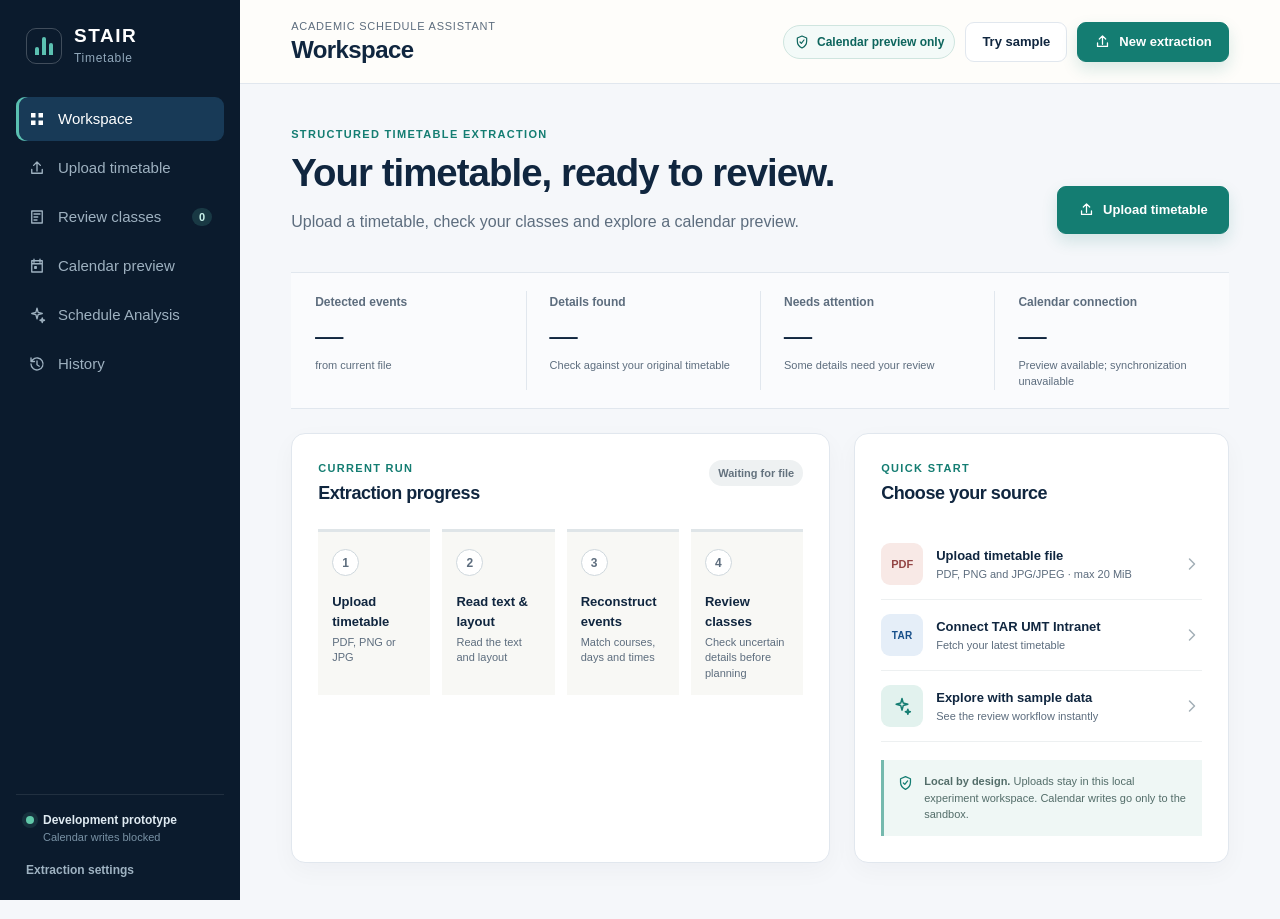
==== commit 9ddf8972: "Complete student workflow with manual readers and saved-review recovery Add the student class editor" ====
--- a/frontend/index.html
+++ b/frontend/index.html
@@ -78,13 +78,13 @@
           </svg><span>Workspace</span></button>
         <button class="nav-item" data-view="upload"><svg>
             <use href="#i-upload" />
-          </svg><span>New extraction</span></button>
+          </svg><span>Upload timetable</span></button>
         <button class="nav-item" data-view="review"><svg>
             <use href="#i-review" />
-          </svg><span>Review events</span><b id="reviewNavCount">0</b></button>
+          </svg><span>Review classes</span><b id="reviewNavCount">0</b></button>
         <button class="nav-item" data-view="calendar"><svg>
             <use href="#i-calendar" />
-          </svg><span>Calendar</span></button>
+          </svg><span>Calendar preview</span></button>
         <button class="nav-item" data-view="analysis"><svg><use href="#i-spark" /></svg><span>Schedule Analysis</span></button>
         <button class="nav-item" data-view="history"><svg>
             <use href="#i-history" />
@@ -121,8 +121,8 @@
         <div class="welcome-row">
           <div>
             <p class="eyebrow">Structured timetable extraction</p>
-            <h2>Inspect timetable event candidates.</h2>
-            <p>Upload PNG, JPG or PDF. This development display does not establish M5 acceptance or calendar approval.</p>
+            <h2>Your timetable, ready to review.</h2>
+            <p>Upload a timetable, check your classes and explore a calendar preview.</p>
           </div>
           <button class="button primary large" id="workspaceUpload"><svg>
               <use href="#i-upload" />
@@ -131,9 +131,9 @@
 
         <div class="metric-strip" aria-label="Workspace summary">
           <div><span>Detected events</span><strong id="metricDetected">—</strong><small>from current file</small></div>
-          <div><span>Complete candidates</span><strong id="metricReady">—</strong><small>Field presence only; not eligible</small></div>
-          <div><span>Incomplete candidates</span><strong id="metricReview">—</strong><small>Not a calibrated policy count</small></div>
-          <div><span>Calibrated confidence</span><strong id="metricConfidence">—</strong><small>Unavailable; OCR scores are separate</small>
+          <div><span>Details found</span><strong id="metricReady">—</strong><small>Check against your original timetable</small></div>
+          <div><span>Needs attention</span><strong id="metricReview">—</strong><small>Some details need your review</small></div>
+          <div><span>Calendar connection</span><strong id="metricConfidence">—</strong><small>Preview available; synchronization unavailable</small>
           </div>
         </div>
 
@@ -147,16 +147,16 @@
             </div>
             <ol class="pipeline" id="pipeline">
               <li data-step="ingest"><span>1</span>
-                <div><strong>Ingest document</strong><small>PDF, PNG or JPG</small></div><i></i>
+                <div><strong>Upload timetable</strong><small>PDF, PNG or JPG</small></div><i></i>
               </li>
               <li data-step="extract"><span>2</span>
-                <div><strong>Read text & layout</strong><small>OCR and spatial cues</small></div><i></i>
+                <div><strong>Read text & layout</strong><small>Read the text and layout</small></div><i></i>
               </li>
               <li data-step="decode"><span>3</span>
-                <div><strong>Reconstruct events</strong><small>Candidate graph + constraints</small></div><i></i>
+                <div><strong>Reconstruct events</strong><small>Match courses, days and times</small></div><i></i>
               </li>
               <li data-step="review"><span>4</span>
-                <div><strong>Inspect policy</strong><small>Development REVIEW / ABSTAIN; ACCEPT disabled</small></div><i></i>
+                <div><strong>Review classes</strong><small>Check uncertain details before planning</small></div><i></i>
               </li>
             </ol>
           </section>
@@ -257,9 +257,19 @@
           </section>
           <aside class="upload-tips">
             <h3>Read your timetable</h3>
-            <p>For a colored weekly grid, use the recommended block reader.</p>
-            <label><input id="runBlockGridS2b" type="checkbox"> RT2 Block OCR · Recommended</label>
-            <details class="extraction-advanced"><summary>Advanced extraction settings</summary>
+            <p>Choose the reader that best matches your timetable, then upload your file.</p>
+            <label for="timetableReader">Timetable type</label>
+            <select id="timetableReader" aria-describedby="readerHint">
+              <option value="general" selected>Standard image or PDF</option>
+              <option value="colored">Colored timetable</option>
+              <option value="grid">Grid timetable</option>
+            </select>
+            <p id="readerHint" role="status">For text lists and standard PDFs. PDFs with selectable text keep their original text.</p>
+            <details class="extraction-advanced" id="readerAdvanced"><summary>Advanced Details: extraction settings</summary>
+            <label><input id="useAdvancedReader" type="checkbox"> Use the advanced settings below instead of the timetable type above</label>
+            <label><input id="automaticReader" type="checkbox"> Experimental automatic reader (advanced mode only)</label>
+            <label><input id="runBlockGridS2b" type="checkbox"> Use colored-block reader (S2b)</label>
+            <label><input id="runContextCorrection" type="checkbox" checked> Context-aware OCR correction (RT4)</label>
             <label for="extractionPipeline">Extraction pipeline</label>
             <select id="extractionPipeline">
               <option value="evidence">evidence — evidence only</option>
@@ -271,7 +281,7 @@
             <label><input id="runP1" type="checkbox" checked> Run constrained P1 development reconstruction</label>
             <label><input id="runLayoutAssociation" type="checkbox" checked> OCR layout association — ocr-layout-m52-v1 (provisional)</label>
             <label><input id="runRuledGridS2a" type="checkbox"> Opt in: word OCR + ruled grid — ocr-ruled-grid-s2a-v1 (application only; evidence pipeline)</label>
-            <p>Select RT2 block OCR above for colored weekly grids, then upload or retry the file. M5.2 alone uses whole-image OCR. Uncheck layout options to retain the original m4-development-v1 comparison path. Layout links and partial fields do not grant verification or calendar approval.</p>
+            <p>The timetable type above controls normal uploads. Enable the advanced override to use these settings. Block and grid readers require the evidence pipeline; baseline pipelines use their own OCR without supplementary layout profiles. Only one supplementary reader can run at a time. Changing a reader affects the next upload or explicit retry, not saved corrections.</p>
             </details>
             <p class="eyebrow">For better results</p>
             <h3>A clean source helps</h3>
@@ -286,7 +296,7 @@
                     readable.</small></span></li>
               <li><svg>
                   <use href="#i-check" />
-                </svg><span><strong>Review source evidence</strong><small>M5 ACCEPT is disabled. Calendar writes remain blocked.</small></span></li>
+                </svg><span><strong>Check the original</strong><small>Review mistakes before using the preview. Calendar sync is unavailable.</small></span></li>
             </ul>
             <button class="text-button" id="loadSampleUpload">No file? Try the sample timetable</button>
             <br><br>
@@ -305,20 +315,24 @@
             <h2>Review your timetable</h2>
             <p id="reviewSubtitle">Upload a timetable to begin.</p>
           </div>
-          <div class="review-actions"><button class="button secondary" id="exportJson"><svg>
+          <div class="review-actions"><details class="extraction-advanced"><summary>Advanced Details</summary><button class="button secondary" id="exportJson"><svg>
                 <use href="#i-download" />
-              </svg>Export JSON</button><button class="button primary" id="reviewToCalendar">Calendar preview<svg>
+              </svg>Export JSON</button></details><button class="button primary" id="reviewToCalendar">Calendar preview<svg>
                 <use href="#i-chevron" />
               </svg></button></div>
         </div>
 
         <div class="review-summary" aria-label="Timetable extraction summary">
           <div><span>Classes found</span><strong id="reviewFound">0</strong></div>
-          <div><span>Field-complete</span><strong id="reviewComplete">0</strong></div>
+          <div><span>Details found</span><strong id="reviewComplete">0</strong></div>
           <div><span>Needs review</span><strong id="reviewNeedsReview">0</strong></div>
-          <div><span>Verified records</span><strong id="reviewVerified">0</strong></div>
-        </div>
-        <p class="review-notice">Extracted information still needs your attention. Field completeness is not verification. Calendar sync is unavailable.</p>
+          <div><span>Independently verified</span><strong id="reviewVerified">0</strong></div>
+        </div>
+        <p class="review-notice">Check your classes against the original timetable. You can save corrections with editing access. Calendar sync is unavailable.</p>
+        <section class="review-notice" aria-label="Saved review connection">
+          <p id="savedReviewStatus" role="status" aria-live="polite">Automatically extracted details are shown. Saved corrections are private; reconnect saved reviews to load them.</p>
+          <button id="reconnectSavedReviews" class="button secondary" type="button">Reconnect saved reviews</button>
+        </section>
         <div class="review-layout empty-state-layout" id="reviewLayout">
           <section class="document-pane">
             <div class="pane-heading">
@@ -353,7 +367,7 @@
           <section class="events-pane">
             <div class="filter-row">
               <div class="segmented" id="eventFilters"><button class="active" data-filter="all" aria-pressed="true">All classes <span
-                    id="filterAll">0</span></button><button data-filter="accepted" aria-pressed="false">Field-complete <span
+                    id="filterAll">0</span></button><button data-filter="accepted" aria-pressed="false">Details found <span
                     id="filterReady">0</span></button><button data-filter="review" aria-pressed="false">Needs review <span
                     id="filterReview">0</span></button></div>
               <label class="search-box"><svg>
@@ -375,9 +389,10 @@
         </div>
         <details class="panel review-workflow" aria-labelledby="reviewWorkflowTitle">
           <summary id="reviewWorkflowTitle">Advanced review workspace</summary>
-          <p id="reviewAuthorization" role="status">Public read-only mode. No trusted operator is enrolled. Application correction is separate from research Gold and calendar approval.</p>
+          <p id="reviewAuthorization" role="status">You can inspect class records here. Editing is unavailable without an authorized reviewer session. This does not verify classes or approve calendar sync.</p>
           <div class="review-workflow-actions">
-            <label>Current source candidate<select id="reviewPublicCandidate" aria-label="Current source candidate"></select></label>
+            <select id="reviewPublicCandidate" aria-label="Current source candidate" hidden></select>
+            <fieldset class="review-candidate-picker"><legend>Select a class record</legend><div id="reviewCandidateChoices"></div></fieldset>
             <button class="button secondary" id="inspectCanonical" type="button" disabled>Inspect canonical details</button>
             <button class="button secondary" id="loadReviewQueue" type="button">Open authorized queue</button>
             <button class="button secondary" id="ingestReviewSource" type="button" disabled>Queue current source</button>
@@ -400,6 +415,7 @@
               <use href="#i-shield" />
             </svg>Preview only</span>
         </div>
+        <details class="calendar-limitations"><summary>Advanced Details: calendar test sandbox</summary>
         <section class="panel sandbox-workflow" aria-labelledby="sandboxWorkflowTitle" id="sandboxWorkflow">
           <p class="eyebrow">TEST_ONLY · local synthetic calendar</p>
           <h3 id="sandboxWorkflowTitle">Calendar sandbox workflow</h3>
@@ -434,11 +450,13 @@
           </div>
           <div id="sandboxHistory" aria-label="Persistent TEST_ONLY calendar journal"></div>
         </section>
+        </details>
+        <p id="studentCalendarWarnings" role="status" class="review-notice"></p>
         <div class="calendar-layout">
           <section class="calendar-board">
             <div class="week-heading"><button class="icon-button" id="previousWeek" disabled aria-describedby="calendarScopeNote"
                 aria-label="Previous week">‹</button>
-              <div><strong>Dated candidate display — completeness unverified</strong><small id="calendarRange" role="status" tabindex="-1">No dated source scope loaded</small></div>
+              <div><strong>Your timetable preview</strong><small id="calendarRange" role="status" tabindex="-1">No dated source scope loaded</small></div>
               <button class="icon-button" id="nextWeek" aria-label="Next week" disabled aria-describedby="calendarScopeNote">›</button>
             </div>
             <p id="calendarScopeNote" class="calendar-scope-note">Week navigation is limited to dates in the loaded source. No recurring classes are inferred.</p>
@@ -446,8 +464,9 @@
             <div class="week-grid" id="weekGrid" role="region" aria-label="Dated candidate week; scroll horizontally to inspect all days" tabindex="0"></div>
           </section>
           <aside class="sync-panel">
-            <p class="eyebrow">Pre-commit check</p>
-            <h3>Backend authorization unavailable</h3>
+            <p class="eyebrow">Calendar connection</p>
+            <h3>Synchronization unavailable</h3>
+            <p>Your timetable is a preview. A supported calendar connection and separate approval are required before synchronization.</p>
             <div class="sync-count"><strong id="syncReadyCount">0</strong><span>authorized writes (blocked)</span></div>
             <dl>
               <div>
@@ -563,7 +582,20 @@
   </aside>
   <div class="drawer-backdrop" id="reviewBackdrop" aria-hidden="true"></div>
   <aside class="drawer review-drawer" id="reviewDrawer" role="dialog" aria-modal="true" aria-hidden="true" aria-labelledby="reviewDetailsTitle" tabindex="-1">
-    <div class="drawer-heading"><div><p class="eyebrow">Application record · not Gold</p><h2 id="reviewDetailsTitle">Candidate details</h2></div><button class="icon-button" id="closeReviewDetails" type="button" aria-label="Close candidate details"><svg aria-hidden="true"><use href="#i-close" /></svg></button></div>
+    <div class="drawer-heading"><div><p class="eyebrow">Check your timetable</p><h2 id="reviewDetailsTitle">Review class</h2></div><button class="icon-button" id="closeReviewDetails" type="button" aria-label="Close candidate details"><svg aria-hidden="true"><use href="#i-close" /></svg></button></div>
+    <section id="studentEditor" class="student-editor">
+      <h3 id="studentTitle">Edit class</h3>
+      <button id="studentOriginal" class="button secondary" type="button">View original timetable</button>
+      <div id="studentCrop"></div>
+      <label>Detail to correct<select id="studentField"></select></label>
+      <label>Corrected detail<input id="studentValue" maxlength="10000"></label>
+      <label>Source text you checked<select id="studentEvidence"></select></label>
+      <label>Why are you changing this?<textarea id="studentReason" maxlength="2000" rows="2" placeholder="Describe what you read in the original timetable"></textarea></label>
+      <label class="student-confirm"><input id="studentConfirmed" type="checkbox"> I checked the original timetable and confirm this corrected detail.</label>
+      <div class="review-workflow-actions"><button id="studentSave" class="button primary" type="button" disabled>Save correction</button><button id="studentRecheck" class="button secondary" type="button" disabled>Check saved class</button><button id="studentReload" class="button secondary" type="button">Refresh saved class</button></div>
+      <p id="studentFeedback" role="status" aria-live="polite">Select Edit class on a class card.</p>
+    </section>
+    <details id="advancedClassReview"><summary>Advanced Details and review history</summary>
     <p id="reviewTaskStatus" role="status" aria-live="polite"></p>
     <div id="reviewEventDetails"></div>
     <div class="review-workflow-actions" id="reviewTaskActions">
@@ -603,6 +635,7 @@
     </div>
     <section id="reviewDiagnostics" aria-label="Current revision read-only diagnostics"></section>
     <section id="reviewHistory" aria-label="Authorized correction and audit history"></section>
+    </details>
   </aside>
   <div class="intranet-modal-backdrop" id="intranetModalBackdrop"></div>
 
@@ -691,6 +724,8 @@
   <script src="./js/controls.js" defer></script>
   <script src="./js/review.js" defer></script>
   <script src="./js/sandbox.js" defer></script>
+  <script src="./js/calendar-checks.js" defer></script>
+  <script src="./js/student-review.js" defer></script>
   <script src="./js/app.js" defer></script>
 <dialog id="sourceZoom" class="source-zoom" aria-labelledby="sourceZoomTitle">
     <header><h2 id="sourceZoomTitle">Original timetable</h2><button id="closeSourceZoom" type="button" class="button secondary">Close</button></header>
--- a/frontend/styles.css
+++ b/frontend/styles.css
@@ -2310,3 +2310,21 @@
 .calendar-limitations { padding:12px 16px; margin-bottom:20px; border:1px solid var(--line); border-radius:10px; color:var(--muted); font-size:12px; background:white; }
 .class-card .event-main { min-width:0; overflow-wrap:anywhere; }
 @media(max-width:820px) { .review-layout .events-pane { order:1; } .review-layout .document-pane { order:2; } }
+
+/* Source-bound class selection: separate sessions and revisions remain distinct. */
+.review-candidate-picker { flex:1 0 100%; min-width:0; border:0; padding:0; margin:0 0 12px; }
+.review-candidate-picker legend { font-size:13px; font-weight:600; margin-bottom:12px; }
+#reviewCandidateChoices { display:grid; grid-template-columns:repeat(2,minmax(0,1fr)); gap:10px; }
+.review-workflow .review-candidate-choice { display:flex; align-items:start; gap:12px; padding:14px; border:1px solid var(--line); border-radius:10px; background:white; cursor:pointer; }
+.review-candidate-choice:has(input:checked) { border-color:var(--teal); background:#f2faf8; }
+.review-candidate-choice input { flex:none; margin:4px 0 0; accent-color:var(--teal); }
+.review-choice-copy { display:grid; gap:5px; min-width:0; font-size:12px; overflow-wrap:anywhere; }
+.review-choice-copy strong { font-size:13px; }
+.review-choice-copy small { color:var(--muted); }
+#reviewQueue { display:grid; gap:10px; }
+.review-queue-choice { display:grid; justify-items:start; text-align:left; gap:6px; padding:16px; white-space:normal; }
+.review-queue-choice small { font-weight:400; color:var(--muted); }
+@media(max-width:650px) { #reviewCandidateChoices { grid-template-columns:1fr; } }
+
+/* Student editing reuses protected review APIs; technical controls stay available. */
+.student-editor{display:grid;gap:16px;padding-bottom:24px}.student-editor label{display:grid;gap:6px;font-size:14px}.student-editor input,.student-editor select,.student-editor textarea{width:100%;min-width:0;padding:10px;border:1px solid var(--line);border-radius:8px}.student-editor .student-confirm{display:flex;align-items:flex-start;gap:10px}.student-confirm input{width:auto;margin-top:4px}#studentCrop canvas{max-width:100%;height:auto;border-radius:8px}#studentFeedback{overflow-wrap:anywhere;line-height:1.6}#advancedClassReview{border-top:1px solid var(--line);padding-top:16px}#advancedClassReview summary{cursor:pointer}#advancedClassReview:not([open])>*:not(summary){display:none}.calendar-event.has-conflict{border:2px solid #ac3838}.calendar-event .calendar-warning{color:#8a2323;font-weight:600}@media(max-width:650px){.review-drawer{width:100%;max-width:100%}.class-footer{gap:10px;flex-wrap:wrap}}
